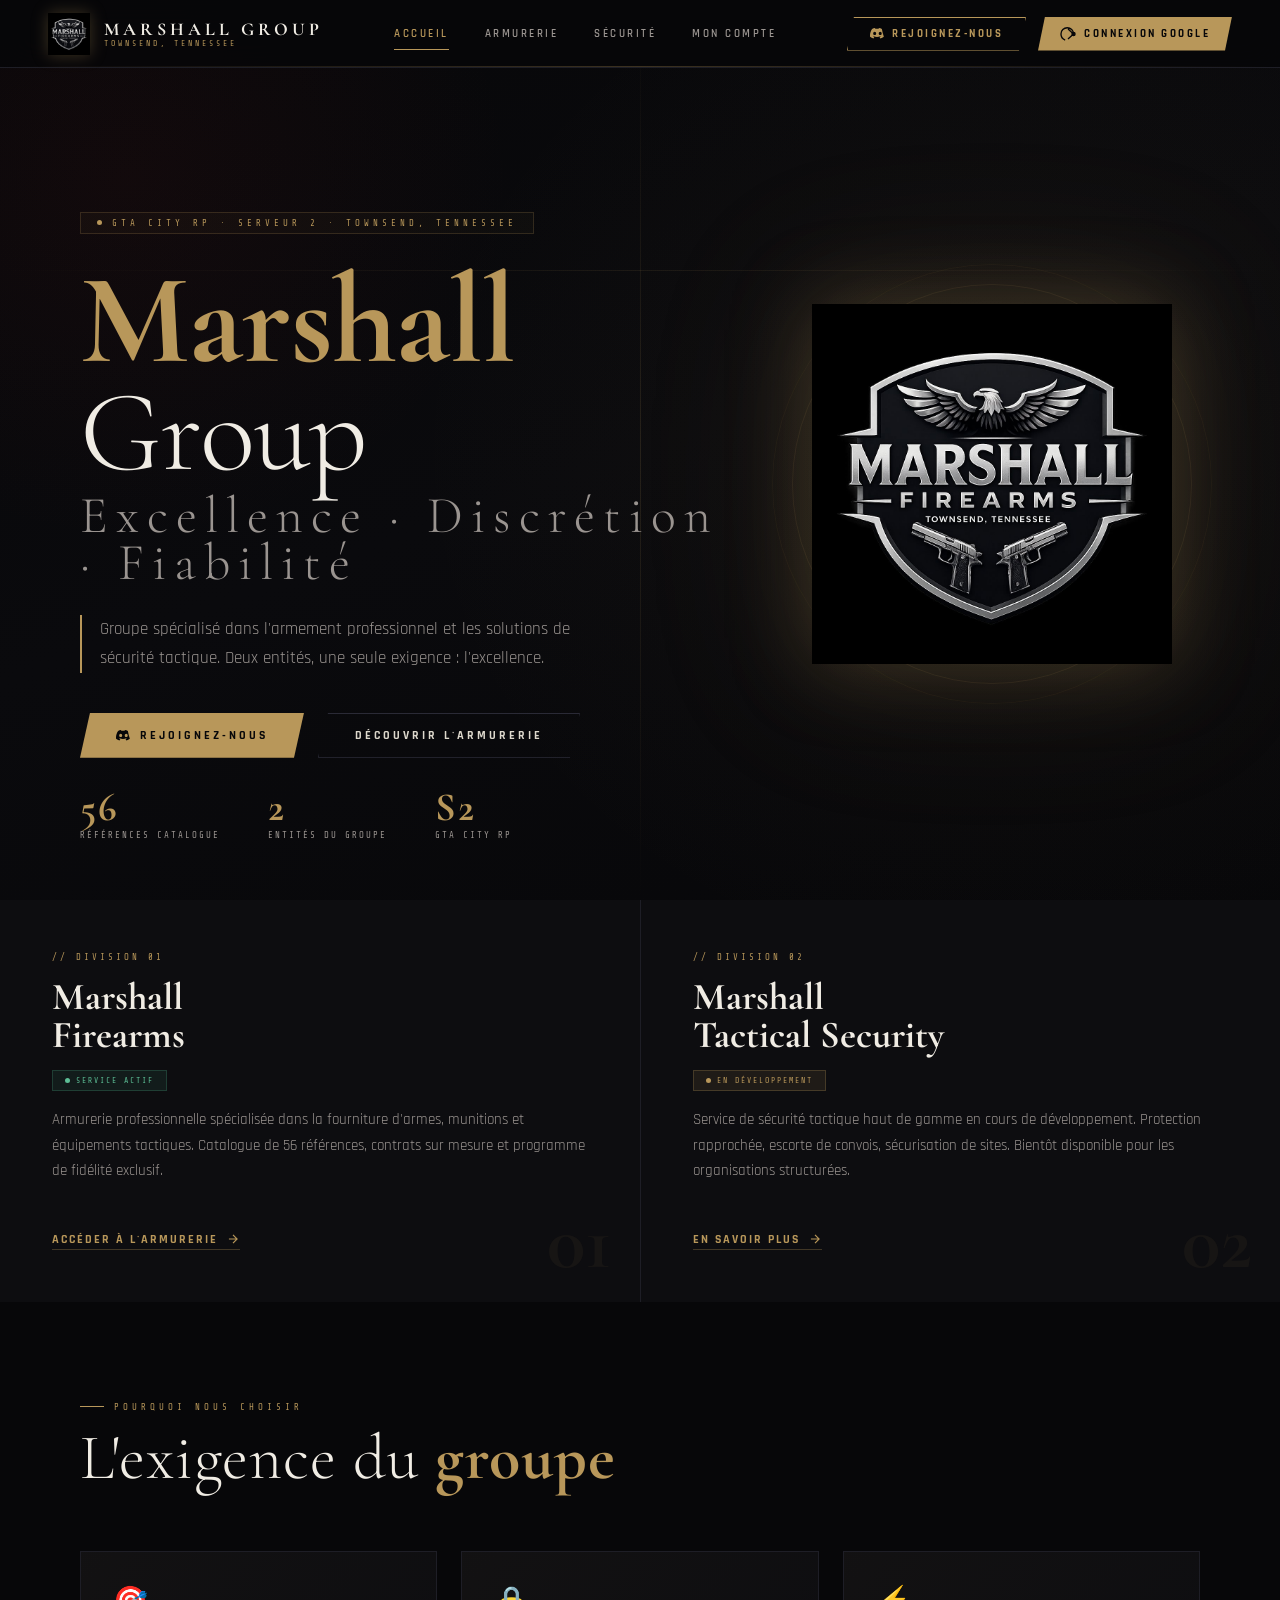
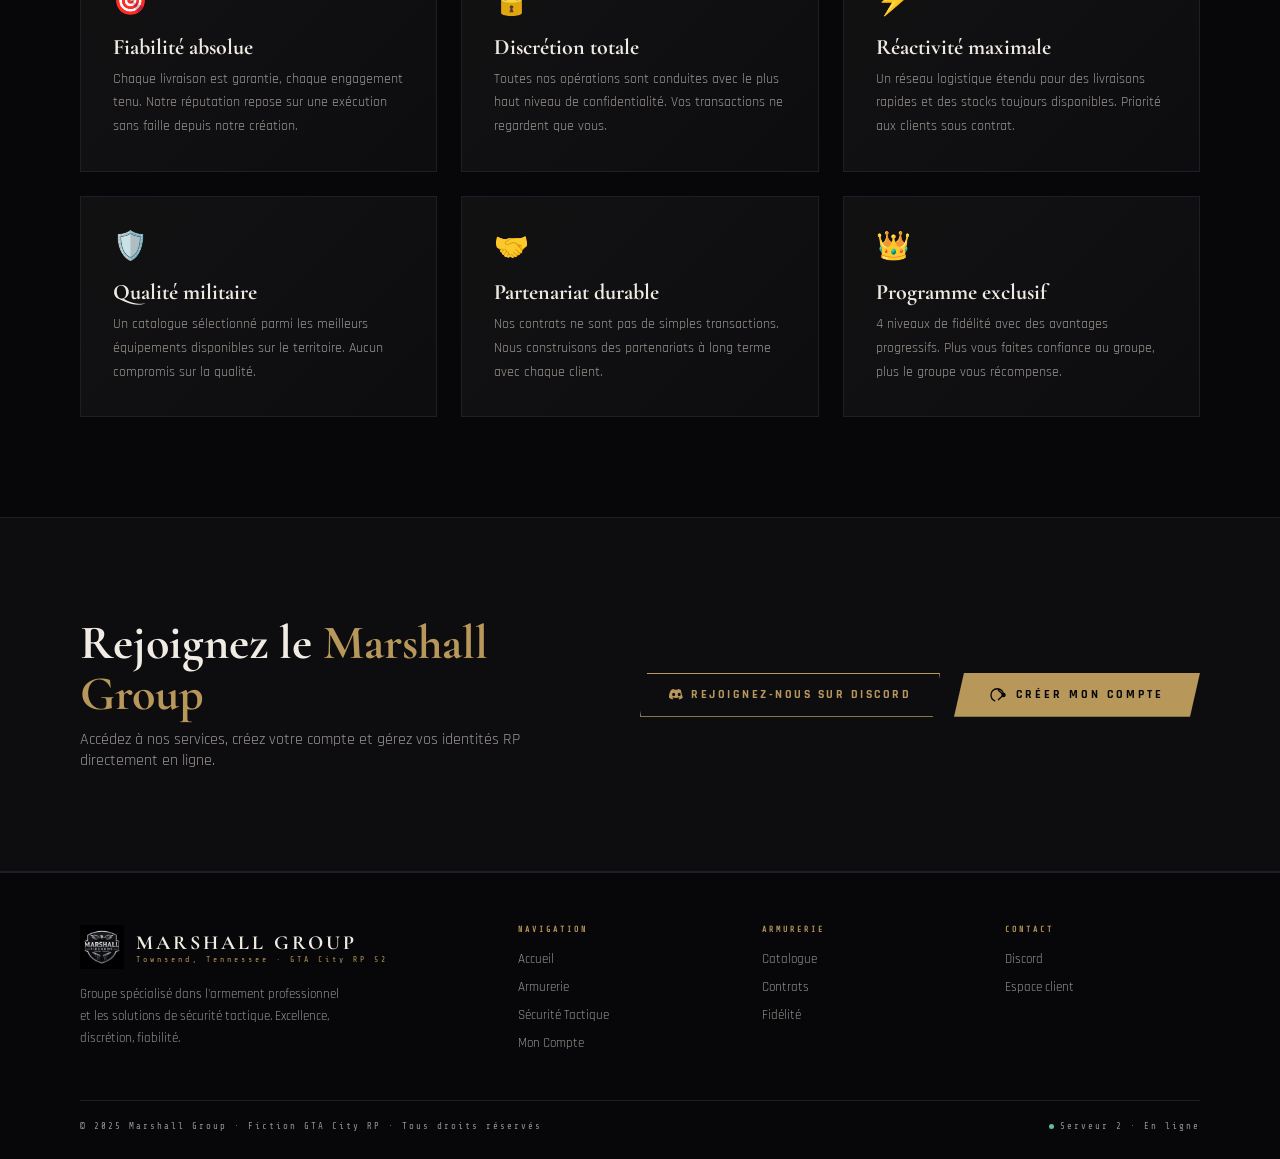
==== index.html @ 1d580e43 "Add files via upload" ====
<!DOCTYPE html>
<html lang="fr">
<head>
<meta charset="UTF-8">
<meta name="viewport" content="width=device-width, initial-scale=1.0">
<title>Marshall Group — Armurerie & Sécurité Tactique</title>
<script src="mg_data.js"></script>
<link href="https://fonts.googleapis.com/css2?family=Cormorant+Garamond:wght@300;400;600;700&family=Rajdhani:wght@400;500;600;700&family=Share+Tech+Mono&display=swap" rel="stylesheet">
<style>
:root{
  --bg:#070709;
  --bg2:#0d0d10;
  --bg3:#111116;
  --border:#1e1e26;
  --border2:#2a2a36;
  --gold:#b8975a;
  --gold2:#d4b06a;
  --gold3:#e8cc8a;
  --silver:#8a9ab0;
  --red:#8b2020;
  --red2:#c0392b;
  --text:#ddd8cc;
  --text2:#9a9490;
  --white:#f0ece4;
}
*{margin:0;padding:0;box-sizing:border-box}
html{scroll-behavior:smooth}
body{background:var(--bg);color:var(--text);font-family:'Rajdhani',sans-serif;overflow-x:hidden;cursor:default}
body::before{content:'';position:fixed;inset:0;background:
  radial-gradient(ellipse 120% 60% at 70% -10%,rgba(184,151,90,.04) 0%,transparent 60%),
  radial-gradient(ellipse 80% 80% at -20% 80%,rgba(139,32,32,.05) 0%,transparent 50%),
  repeating-linear-gradient(0deg,transparent,transparent 80px,rgba(184,151,90,.012) 80px,rgba(184,151,90,.012) 81px),
  repeating-linear-gradient(90deg,transparent,transparent 80px,rgba(184,151,90,.012) 80px,rgba(184,151,90,.012) 81px);
pointer-events:none;z-index:0}
::-webkit-scrollbar{width:3px}::-webkit-scrollbar-track{background:var(--bg)}::-webkit-scrollbar-thumb{background:var(--gold)}
@keyframes fadeUp{from{opacity:0;transform:translateY(24px)}to{opacity:1;transform:translateY(0)}}
@keyframes fadeIn{from{opacity:0}to{opacity:1}}
@keyframes pulse{0%,100%{opacity:1;transform:scale(1)}50%{opacity:.4;transform:scale(.8)}}
@keyframes scanline{0%{top:-10%}100%{top:110%}}
@keyframes shimmer{0%{background-position:-600px 0}100%{background-position:600px 0}}

/* ─── NAV ─── */
nav{position:fixed;top:0;left:0;right:0;z-index:200;height:68px;display:flex;align-items:center;justify-content:space-between;padding:0 48px;background:rgba(7,7,9,.92);border-bottom:1px solid var(--border);backdrop-filter:blur(16px)}
nav::after{content:'';position:absolute;bottom:0;left:0;right:0;height:1px;background:linear-gradient(90deg,transparent,var(--gold),transparent);opacity:.3}
.nav-logo{display:flex;align-items:center;gap:14px;text-decoration:none}
.nav-logo img{height:42px;width:42px;object-fit:contain;filter:drop-shadow(0 0 8px rgba(184,151,90,.3))}
.nav-brand{display:flex;flex-direction:column}
.nav-brand-name{font-family:'Cormorant Garamond',serif;font-size:18px;font-weight:700;letter-spacing:4px;color:var(--white);text-transform:uppercase;line-height:1}
.nav-brand-sub{font-family:'Share Tech Mono',monospace;font-size:8px;color:var(--gold);letter-spacing:3px;text-transform:uppercase;margin-top:1px}
.nav-links{display:flex;gap:0;list-style:none}
.nav-links li a{display:block;padding:8px 18px;font-size:11px;font-weight:600;letter-spacing:2.5px;text-transform:uppercase;color:var(--text2);text-decoration:none;transition:color .2s;position:relative}
.nav-links li a::after{content:'';position:absolute;bottom:-1px;left:18px;right:18px;height:1px;background:var(--gold);transform:scaleX(0);transition:transform .25s}
.nav-links li a:hover{color:var(--white)}
.nav-links li a:hover::after,.nav-links li a.active::after{transform:scaleX(1)}
.nav-links li a.active{color:var(--gold)}
.nav-right{display:flex;align-items:center;gap:12px}
.nav-user-info{display:none;align-items:center;gap:10px}
.nav-user-info.show{display:flex}
.nav-avatar{width:32px;height:32px;border-radius:50%;background:linear-gradient(135deg,var(--gold),#6b5030);display:flex;align-items:center;justify-content:center;font-family:'Cormorant Garamond',serif;font-size:15px;font-weight:700;color:var(--bg);border:1px solid var(--gold)}
.nav-username{font-family:'Share Tech Mono',monospace;font-size:10px;color:var(--gold);letter-spacing:1px}
.btn-nav-logout{padding:5px 12px;background:transparent;border:1px solid var(--border2);color:var(--text2);font-family:'Rajdhani',sans-serif;font-size:11px;font-weight:600;letter-spacing:1px;text-transform:uppercase;cursor:pointer;clip-path:polygon(4px 0%,100% 0%,calc(100% - 4px) 100%,0% 100%);transition:all .2s}
.btn-nav-logout:hover{border-color:var(--red2);color:var(--red2)}
.btn-join{display:flex;align-items:center;gap:8px;padding:9px 22px;background:transparent;border:1px solid var(--gold);color:var(--gold);font-family:'Rajdhani',sans-serif;font-size:11px;font-weight:700;letter-spacing:2.5px;text-transform:uppercase;cursor:pointer;clip-path:polygon(7px 0%,100% 0%,calc(100% - 7px) 100%,0% 100%);transition:all .25s;text-decoration:none}
.btn-join:hover{background:var(--gold);color:var(--bg)}
.btn-login{display:flex;align-items:center;gap:8px;padding:9px 22px;background:var(--gold);color:var(--bg);font-family:'Rajdhani',sans-serif;font-size:11px;font-weight:700;letter-spacing:2.5px;text-transform:uppercase;border:none;cursor:pointer;clip-path:polygon(7px 0%,100% 0%,calc(100% - 7px) 100%,0% 100%);transition:all .25s}
.btn-login:hover{background:var(--gold2);transform:translateY(-1px)}
.btn-login-outline{display:flex;align-items:center;gap:8px;padding:9px 22px;background:transparent;border:1px solid var(--border2);color:var(--text2);font-family:'Rajdhani',sans-serif;font-size:11px;font-weight:700;letter-spacing:2.5px;text-transform:uppercase;cursor:pointer;clip-path:polygon(7px 0%,100% 0%,calc(100% - 7px) 100%,0% 100%);transition:all .25s}
.btn-login-outline:hover{border-color:var(--gold);color:var(--gold)}

/* ─── HERO ─── */
.hero{position:relative;min-height:100vh;display:flex;align-items:center;overflow:hidden;padding-top:68px}
.hero-bg{position:absolute;inset:0;z-index:0}
.hero-bg-gradient{position:absolute;inset:0;background:
  radial-gradient(ellipse 80% 100% at 80% 50%,rgba(184,151,90,.05) 0%,transparent 60%),
  radial-gradient(ellipse 60% 80% at 10% 20%,rgba(139,32,32,.08) 0%,transparent 50%),
  linear-gradient(160deg,#070709 0%,#0a0a0d 50%,#070709 100%)}
.hero-lines{position:absolute;inset:0;overflow:hidden}
.hero-lines::before{content:'';position:absolute;top:0;left:50%;width:1px;height:100%;background:linear-gradient(to bottom,transparent,rgba(184,151,90,.15),transparent)}
.hero-lines::after{content:'';position:absolute;top:30%;left:0;right:0;height:1px;background:linear-gradient(90deg,transparent,rgba(184,151,90,.1),transparent)}
.hero-content{position:relative;z-index:1;padding:0 80px;max-width:800px;animation:fadeUp .8s ease forwards}
.hero-eyebrow{display:inline-flex;align-items:center;gap:10px;padding:5px 16px;border:1px solid rgba(184,151,90,.2);background:rgba(184,151,90,.04);font-family:'Share Tech Mono',monospace;font-size:9px;color:var(--gold);letter-spacing:4px;text-transform:uppercase;margin-bottom:28px}
.hero-eyebrow::before{content:'';width:5px;height:5px;background:var(--gold);border-radius:50%;animation:pulse 2s infinite}
.hero h1{font-family:'Cormorant Garamond',serif;font-size:clamp(64px,9vw,120px);font-weight:300;line-height:.92;letter-spacing:-1px;color:var(--white);margin-bottom:8px}
.hero h1 strong{font-weight:700;display:block;color:var(--gold);font-size:clamp(72px,10vw,130px)}
.hero h1 em{font-style:normal;font-size:.45em;font-weight:300;letter-spacing:8px;color:var(--text2);display:block;margin-top:6px}
.hero-desc{font-size:17px;font-weight:400;color:var(--text2);line-height:1.7;max-width:520px;margin:28px 0 40px;border-left:2px solid var(--gold);padding-left:18px}
.hero-ctas{display:flex;gap:14px;flex-wrap:wrap}
.btn-primary{padding:14px 36px;background:var(--gold);color:var(--bg);font-family:'Rajdhani',sans-serif;font-size:12px;font-weight:700;letter-spacing:3px;text-transform:uppercase;border:none;cursor:pointer;clip-path:polygon(10px 0%,100% 0%,calc(100% - 10px) 100%,0% 100%);transition:all .25s;text-decoration:none;display:inline-flex;align-items:center;gap:10px}
.btn-primary:hover{background:var(--gold2);transform:translateY(-2px)}
.btn-secondary{padding:14px 36px;background:transparent;color:var(--text);font-family:'Rajdhani',sans-serif;font-size:12px;font-weight:700;letter-spacing:3px;text-transform:uppercase;border:1px solid var(--border2);cursor:pointer;clip-path:polygon(10px 0%,100% 0%,calc(100% - 10px) 100%,0% 100%);transition:all .25s;text-decoration:none;display:inline-flex;align-items:center}
.btn-secondary:hover{border-color:var(--gold);color:var(--gold)}
.hero-right{position:absolute;right:0;top:68px;bottom:0;width:45%;display:flex;align-items:center;justify-content:center;z-index:1}
.hero-emblem{width:360px;height:360px;position:relative}
.hero-emblem img{width:100%;height:100%;object-fit:contain;filter:drop-shadow(0 0 40px rgba(184,151,90,.25)) drop-shadow(0 0 80px rgba(184,151,90,.1));animation:fadeIn 1.2s ease .3s both}
.hero-emblem-ring{position:absolute;inset:-20px;border-radius:50%;border:1px solid rgba(184,151,90,.1);animation:fadeIn 1.5s ease .5s both}
.hero-emblem-ring2{position:absolute;inset:-40px;border-radius:50%;border:1px solid rgba(184,151,90,.05);animation:fadeIn 1.8s ease .7s both}
.hero-stats{position:absolute;bottom:60px;left:80px;right:80px;display:flex;gap:48px;z-index:1}
.hero-stat{display:flex;flex-direction:column;gap:3px}
.hero-stat-n{font-family:'Cormorant Garamond',serif;font-size:40px;font-weight:700;color:var(--gold);line-height:1;letter-spacing:2px}
.hero-stat-l{font-family:'Share Tech Mono',monospace;font-size:9px;color:var(--text2);letter-spacing:2px;text-transform:uppercase}

/* ─── SECTIONS ─── */
section{position:relative;z-index:1}
.section-pad{padding:100px 80px}
.section-header{margin-bottom:60px}
.section-eyebrow{font-family:'Share Tech Mono',monospace;font-size:9px;color:var(--gold);letter-spacing:4px;text-transform:uppercase;margin-bottom:12px;display:flex;align-items:center;gap:10px}
.section-eyebrow::before{content:'';display:inline-block;width:24px;height:1px;background:var(--gold)}
.section-title{font-family:'Cormorant Garamond',serif;font-size:clamp(38px,5vw,64px);font-weight:300;letter-spacing:1px;color:var(--white);line-height:1.05}
.section-title strong{font-weight:700;color:var(--gold)}
.section-desc{font-size:16px;color:var(--text2);line-height:1.7;max-width:560px;margin-top:16px}

/* ─── SERVICES ─── */
#services{background:var(--bg2)}
.services-grid{display:grid;grid-template-columns:1fr 1fr;gap:1px;background:var(--border)}
.service-card{background:var(--bg2);padding:52px;position:relative;overflow:hidden;transition:background .3s}
.service-card::before{content:'';position:absolute;top:0;left:0;right:0;height:2px;background:linear-gradient(90deg,transparent,var(--gold),transparent);opacity:0;transition:opacity .3s}
.service-card:hover::before{opacity:1}
.service-card:hover{background:var(--bg3)}
.service-card-tag{font-family:'Share Tech Mono',monospace;font-size:9px;color:var(--gold);letter-spacing:3px;text-transform:uppercase;margin-bottom:16px}
.service-card-title{font-family:'Cormorant Garamond',serif;font-size:38px;font-weight:700;color:var(--white);margin-bottom:14px;line-height:1}
.service-card-desc{font-size:15px;color:var(--text2);line-height:1.7;margin-bottom:28px}
.service-card-badge{display:inline-flex;align-items:center;gap:6px;padding:5px 12px;font-family:'Share Tech Mono',monospace;font-size:8px;letter-spacing:2px;text-transform:uppercase}
.badge-available{background:rgba(61,140,110,.12);color:#5dbf96;border:1px solid rgba(61,140,110,.3)}
.badge-soon{background:rgba(184,151,90,.1);color:var(--gold);border:1px solid rgba(184,151,90,.25);animation:pulse 3s infinite}
.service-card-num{position:absolute;bottom:20px;right:28px;font-family:'Cormorant Garamond',serif;font-size:80px;font-weight:700;color:rgba(184,151,90,.06);line-height:1;pointer-events:none}
.service-link{display:inline-flex;align-items:center;gap:8px;font-size:12px;font-weight:700;letter-spacing:2px;text-transform:uppercase;color:var(--gold);text-decoration:none;margin-top:20px;padding-bottom:2px;border-bottom:1px solid rgba(184,151,90,.3);transition:all .2s}
.service-link:hover{border-bottom-color:var(--gold);gap:12px}
.service-link svg{transition:transform .2s}
.service-link:hover svg{transform:translateX(4px)}

/* ─── WHY US ─── */
#why{background:var(--bg)}
.why-grid{display:grid;grid-template-columns:repeat(3,1fr);gap:24px}
.why-item{padding:32px;border:1px solid var(--border);background:var(--bg2);position:relative;overflow:hidden;transition:border-color .3s}
.why-item:hover{border-color:rgba(184,151,90,.3)}
.why-item::after{content:'';position:absolute;inset:0;background:linear-gradient(135deg,rgba(184,151,90,.03),transparent);pointer-events:none}
.why-icon{font-size:28px;margin-bottom:14px}
.why-title{font-family:'Cormorant Garamond',serif;font-size:22px;font-weight:700;color:var(--white);margin-bottom:8px}
.why-text{font-size:14px;color:var(--text2);line-height:1.7}

/* ─── CTA SECTION ─── */
#cta{background:var(--bg2);border-top:1px solid var(--border);border-bottom:1px solid var(--border)}
.cta-inner{display:flex;align-items:center;justify-content:space-between;gap:40px}
.cta-left h2{font-family:'Cormorant Garamond',serif;font-size:48px;font-weight:700;color:var(--white);line-height:1.05}
.cta-left h2 span{color:var(--gold)}
.cta-left p{font-size:16px;color:var(--text2);margin-top:10px}
.cta-right{display:flex;gap:14px;flex-shrink:0;flex-wrap:wrap}

/* ─── FOOTER ─── */
footer{background:var(--bg);border-top:1px solid var(--border);padding:52px 80px 28px}
.footer-top{display:grid;grid-template-columns:2fr 1fr 1fr 1fr;gap:48px;margin-bottom:40px}
.footer-brand-desc{font-size:13px;color:var(--text2);line-height:1.7;margin-top:14px;max-width:260px}
.footer-col h4{font-family:'Share Tech Mono',monospace;font-size:8px;color:var(--gold);letter-spacing:3px;text-transform:uppercase;margin-bottom:14px}
.footer-col ul{list-style:none}
.footer-col ul li{margin-bottom:7px}
.footer-col ul li a{font-size:13px;color:var(--text2);text-decoration:none;transition:color .2s}
.footer-col ul li a:hover{color:var(--white)}
.footer-bottom{display:flex;justify-content:space-between;align-items:center;border-top:1px solid var(--border);padding-top:20px}
.footer-bottom p{font-family:'Share Tech Mono',monospace;font-size:9px;color:var(--text2);letter-spacing:2px}
.server-dot{width:5px;height:5px;background:#5dbf96;border-radius:50%;animation:pulse 2s infinite;display:inline-block;margin-right:6px}

/* ─── TOAST ─── */
.toast{position:fixed;bottom:28px;right:28px;padding:14px 22px;background:var(--bg3);border:1px solid var(--gold);border-left:3px solid var(--gold);font-family:'Rajdhani',sans-serif;font-size:14px;z-index:9000;transform:translateX(260px);opacity:0;transition:all .3s;max-width:300px;letter-spacing:.5px}
.toast.show{transform:translateX(0);opacity:1}
.toast-title{font-family:'Share Tech Mono',monospace;font-size:9px;color:var(--gold);letter-spacing:2px;text-transform:uppercase;margin-bottom:3px}

@media(max-width:1100px){.hero-right{display:none}.hero-content{max-width:none}}
@media(max-width:900px){nav{padding:0 20px}.section-pad{padding:60px 24px}.services-grid,.why-grid,.footer-top{grid-template-columns:1fr}.hero-content{padding:0 24px}.hero-stats{left:24px;right:24px}.cta-inner{flex-direction:column}.footer-bottom{flex-direction:column;gap:8px;text-align:center}}
</style>
</head>
<body>

<nav>
  <a class="nav-logo" href="index.html">
    <img src="[data-uri]" alt="Marshall Group">
    <div class="nav-brand">
      <div class="nav-brand-name">Marshall Group</div>
      <div class="nav-brand-sub">Townsend, Tennessee</div>
    </div>
  </a>
  <ul class="nav-links">
    <li><a href="index.html" class="active">Accueil</a></li>
    <li><a href="armurerie.html">Armurerie</a></li>
    <li><a href="securite.html">Sécurité</a></li>
    <li><a href="compte.html">Mon Compte</a></li>
  </ul>
  <div class="nav-right" id="navRight">
    <div class="nav-user-info" id="navUserInfo">
      <div class="nav-avatar" id="navAvatar">?</div>
      <span class="nav-username" id="navUsername"></span>
      <a href="compte.html" style="padding:5px 12px;background:transparent;border:1px solid var(--border2);color:var(--text2);font-family:'Rajdhani',sans-serif;font-size:11px;font-weight:600;letter-spacing:1px;text-transform:uppercase;text-decoration:none;clip-path:polygon(4px 0%,100% 0%,calc(100% - 4px) 100%,0% 100%);transition:all .2s" onmouseover="this.style.borderColor='var(--gold)';this.style.color='var(--gold)'" onmouseout="this.style.borderColor='var(--border2)';this.style.color='var(--text2)'">Dashboard</a>
      <button class="btn-nav-logout" onclick="doLogout()">Déco.</button>
    </div>
    <a href="https://discord.gg/zwn6Pn3TWJ" target="_blank" rel="noopener" class="btn-join">
      <svg width="14" height="11" viewBox="0 0 14 11" fill="currentColor"><path d="M11.86.93A11.6 11.6 0 0 0 8.94 0c-.13.23-.27.54-.37.79a10.7 10.7 0 0 0-3.22 0A7.5 7.5 0 0 0 5.0 0 11.6 11.6 0 0 0 2.07.94C.3 3.57-.18 6.14.05 8.67A11.7 11.7 0 0 0 3.47 10.4c.33-.45.63-.93.88-1.44-.48-.18-.94-.4-1.37-.67l.33-.26a8.4 8.4 0 0 0 7.27 0l.34.26c-.43.27-.89.49-1.37.67.25.51.55.99.88 1.44a11.6 11.6 0 0 0 3.42-1.73C13.14 6.1 12.25 3.55 11.86.93ZM4.68 7.12c-.82 0-1.5-.77-1.5-1.72 0-.94.66-1.71 1.5-1.71.84 0 1.5.77 1.5 1.71 0 .95-.66 1.72-1.5 1.72Zm5.54 0c-.83 0-1.5-.77-1.5-1.72 0-.94.66-1.71 1.5-1.71.84 0 1.5.77 1.5 1.71 0 .95-.66 1.72-1.5 1.72Z"/></svg>
      Rejoignez-nous
    </a>
    <button class="btn-login" id="navLoginBtn" onclick="doLogin()">
      <svg width="16" height="16" viewBox="0 0 24 24" fill="none" stroke="currentColor" stroke-width="2"><path d="M20.3 12.04C20.3 6.82 16.1 2.62 10.88 2.62 5.66 2.62 1.46 6.82 1.46 12.04c0 4.14 2.63 7.68 6.32 9.08M20.3 12.04L12 19.5m8.3-7.46L12 4.6"/><circle cx="20.3" cy="12.04" r="2.3" fill="currentColor"/></svg>
      Connexion Google
    </button>
  </div>
</nav>

<!-- HERO -->
<section class="hero">
  <div class="hero-bg">
    <div class="hero-bg-gradient"></div>
    <div class="hero-lines"></div>
  </div>
  <div class="hero-content">
    <div class="hero-eyebrow">GTA City RP · Serveur 2 · Townsend, Tennessee</div>
    <h1>
      <strong>Marshall</strong>
      Group
      <em>Excellence · Discrétion · Fiabilité</em>
    </h1>
    <p class="hero-desc">Groupe spécialisé dans l'armement professionnel et les solutions de sécurité tactique. Deux entités, une seule exigence : l'excellence.</p>
    <div class="hero-ctas">
      <a href="https://discord.gg/zwn6Pn3TWJ" target="_blank" rel="noopener" class="btn-primary">
        <svg width="14" height="11" viewBox="0 0 14 11" fill="currentColor"><path d="M11.86.93A11.6 11.6 0 0 0 8.94 0c-.13.23-.27.54-.37.79a10.7 10.7 0 0 0-3.22 0A7.5 7.5 0 0 0 5.0 0 11.6 11.6 0 0 0 2.07.94C.3 3.57-.18 6.14.05 8.67A11.7 11.7 0 0 0 3.47 10.4c.33-.45.63-.93.88-1.44-.48-.18-.94-.4-1.37-.67l.33-.26a8.4 8.4 0 0 0 7.27 0l.34.26c-.43.27-.89.49-1.37.67.25.51.55.99.88 1.44a11.6 11.6 0 0 0 3.42-1.73C13.14 6.1 12.25 3.55 11.86.93ZM4.68 7.12c-.82 0-1.5-.77-1.5-1.72 0-.94.66-1.71 1.5-1.71.84 0 1.5.77 1.5 1.71 0 .95-.66 1.72-1.5 1.72Zm5.54 0c-.83 0-1.5-.77-1.5-1.72 0-.94.66-1.71 1.5-1.71.84 0 1.5.77 1.5 1.71 0 .95-.66 1.72-1.5 1.72Z"/></svg>
        Rejoignez-nous
      </a>
      <a href="armurerie.html" class="btn-secondary">Découvrir l'armurerie</a>
    </div>
  </div>
  <div class="hero-right">
    <div class="hero-emblem">
      <div class="hero-emblem-ring2"></div>
      <div class="hero-emblem-ring"></div>
      <img src="[data-uri]" alt="Marshall Group">
    </div>
  </div>
  <div class="hero-stats">
    <div class="hero-stat"><div class="hero-stat-n">56</div><div class="hero-stat-l">Références catalogue</div></div>
    <div class="hero-stat"><div class="hero-stat-n">2</div><div class="hero-stat-l">Entités du groupe</div></div>
    <div class="hero-stat"><div class="hero-stat-n">S2</div><div class="hero-stat-l">GTA City RP</div></div>
  </div>
</section>

<!-- SERVICES -->
<section id="services">
  <div class="services-grid">
    <div class="service-card">
      <div class="service-card-tag">// Division 01</div>
      <div class="service-card-title">Marshall<br>Firearms</div>
      <span class="service-card-badge badge-available">
        <span style="width:5px;height:5px;background:#5dbf96;border-radius:50%;display:inline-block"></span>
        Service actif
      </span>
      <p class="service-card-desc" style="margin-top:16px">Armurerie professionnelle spécialisée dans la fourniture d'armes, munitions et équipements tactiques. Catalogue de 56 références, contrats sur mesure et programme de fidélité exclusif.</p>
      <a href="armurerie.html" class="service-link">
        Accéder à l'armurerie
        <svg width="14" height="14" viewBox="0 0 24 24" fill="none" stroke="currentColor" stroke-width="2"><path d="M5 12h14M12 5l7 7-7 7"/></svg>
      </a>
      <div class="service-card-num">01</div>
    </div>
    <div class="service-card">
      <div class="service-card-tag">// Division 02</div>
      <div class="service-card-title">Marshall<br>Tactical Security</div>
      <span class="service-card-badge badge-soon">
        <span style="width:5px;height:5px;background:var(--gold);border-radius:50%;display:inline-block;animation:pulse 2s infinite"></span>
        En développement
      </span>
      <p class="service-card-desc" style="margin-top:16px">Service de sécurité tactique haut de gamme en cours de développement. Protection rapprochée, escorte de convois, sécurisation de sites. Bientôt disponible pour les organisations structurées.</p>
      <a href="securite.html" class="service-link">
        En savoir plus
        <svg width="14" height="14" viewBox="0 0 24 24" fill="none" stroke="currentColor" stroke-width="2"><path d="M5 12h14M12 5l7 7-7 7"/></svg>
      </a>
      <div class="service-card-num">02</div>
    </div>
  </div>
</section>

<!-- WHY -->
<section id="why" class="section-pad">
  <div class="section-header">
    <div class="section-eyebrow">Pourquoi nous choisir</div>
    <div class="section-title">L'exigence du <strong>groupe</strong></div>
  </div>
  <div class="why-grid">
    <div class="why-item"><div class="why-icon">🎯</div><div class="why-title">Fiabilité absolue</div><div class="why-text">Chaque livraison est garantie, chaque engagement tenu. Notre réputation repose sur une exécution sans faille depuis notre création.</div></div>
    <div class="why-item"><div class="why-icon">🔒</div><div class="why-title">Discrétion totale</div><div class="why-text">Toutes nos opérations sont conduites avec le plus haut niveau de confidentialité. Vos transactions ne regardent que vous.</div></div>
    <div class="why-item"><div class="why-icon">⚡</div><div class="why-title">Réactivité maximale</div><div class="why-text">Un réseau logistique étendu pour des livraisons rapides et des stocks toujours disponibles. Priorité aux clients sous contrat.</div></div>
    <div class="why-item"><div class="why-icon">🛡️</div><div class="why-title">Qualité militaire</div><div class="why-text">Un catalogue sélectionné parmi les meilleurs équipements disponibles sur le territoire. Aucun compromis sur la qualité.</div></div>
    <div class="why-item"><div class="why-icon">🤝</div><div class="why-title">Partenariat durable</div><div class="why-text">Nos contrats ne sont pas de simples transactions. Nous construisons des partenariats à long terme avec chaque client.</div></div>
    <div class="why-item"><div class="why-icon">👑</div><div class="why-title">Programme exclusif</div><div class="why-text">4 niveaux de fidélité avec des avantages progressifs. Plus vous faites confiance au groupe, plus le groupe vous récompense.</div></div>
  </div>
</section>

<!-- CTA -->
<section id="cta" class="section-pad">
  <div class="cta-inner">
    <div class="cta-left">
      <h2>Rejoignez le <span>Marshall Group</span></h2>
      <p>Accédez à nos services, créez votre compte et gérez vos identités RP directement en ligne.</p>
    </div>
    <div class="cta-right">
      <a href="https://discord.gg/zwn6Pn3TWJ" target="_blank" rel="noopener" class="btn-join" style="padding:13px 28px;font-size:12px">
        <svg width="14" height="11" viewBox="0 0 14 11" fill="currentColor"><path d="M11.86.93A11.6 11.6 0 0 0 8.94 0c-.13.23-.27.54-.37.79a10.7 10.7 0 0 0-3.22 0A7.5 7.5 0 0 0 5.0 0 11.6 11.6 0 0 0 2.07.94C.3 3.57-.18 6.14.05 8.67A11.7 11.7 0 0 0 3.47 10.4c.33-.45.63-.93.88-1.44-.48-.18-.94-.4-1.37-.67l.33-.26a8.4 8.4 0 0 0 7.27 0l.34.26c-.43.27-.89.49-1.37.67.25.51.55.99.88 1.44a11.6 11.6 0 0 0 3.42-1.73C13.14 6.1 12.25 3.55 11.86.93ZM4.68 7.12c-.82 0-1.5-.77-1.5-1.72 0-.94.66-1.71 1.5-1.71.84 0 1.5.77 1.5 1.71 0 .95-.66 1.72-1.5 1.72Zm5.54 0c-.83 0-1.5-.77-1.5-1.72 0-.94.66-1.71 1.5-1.71.84 0 1.5.77 1.5 1.71 0 .95-.66 1.72-1.5 1.72Z"/></svg>
        Rejoignez-nous sur Discord
      </a>
      <button class="btn-primary" onclick="doLogin()">
        <svg width="16" height="16" viewBox="0 0 24 24" fill="none" stroke="currentColor" stroke-width="2"><path d="M20.3 12.04C20.3 6.82 16.1 2.62 10.88 2.62 5.66 2.62 1.46 6.82 1.46 12.04c0 4.14 2.63 7.68 6.32 9.08M20.3 12.04L12 19.5m8.3-7.46L12 4.6"/><circle cx="20.3" cy="12.04" r="2.3" fill="currentColor"/></svg>
        Créer mon compte
      </button>
    </div>
  </div>
</section>

<!-- FOOTER -->
<footer>
  <div class="footer-top">
    <div>
      <div style="display:flex;align-items:center;gap:12px">
        <img src="[data-uri]" style="height:44px;width:44px;object-fit:contain" alt="">
        <div>
          <div style="font-family:'Cormorant Garamond',serif;font-size:20px;font-weight:700;letter-spacing:3px;color:var(--white)">MARSHALL GROUP</div>
          <div style="font-family:'Share Tech Mono',monospace;font-size:8px;color:var(--gold);letter-spacing:3px">Townsend, Tennessee · GTA City RP S2</div>
        </div>
      </div>
      <p class="footer-brand-desc">Groupe spécialisé dans l'armement professionnel et les solutions de sécurité tactique. Excellence, discrétion, fiabilité.</p>
    </div>
    <div class="footer-col">
      <h4>Navigation</h4>
      <ul>
        <li><a href="index.html">Accueil</a></li>
        <li><a href="armurerie.html">Armurerie</a></li>
        <li><a href="securite.html">Sécurité Tactique</a></li>
        <li><a href="compte.html">Mon Compte</a></li>
      </ul>
    </div>
    <div class="footer-col">
      <h4>Armurerie</h4>
      <ul>
        <li><a href="armurerie.html#catalogue">Catalogue</a></li>
        <li><a href="armurerie.html#contrats">Contrats</a></li>
        <li><a href="armurerie.html#fidelite">Fidélité</a></li>
      </ul>
    </div>
    <div class="footer-col">
      <h4>Contact</h4>
      <ul>
        <li><a href="https://discord.gg/zwn6Pn3TWJ" target="_blank">Discord</a></li>
        <li><a href="compte.html">Espace client</a></li>
      </ul>
    </div>
  </div>
  <div class="footer-bottom">
    <p>© 2025 Marshall Group · Fiction GTA City RP · Tous droits réservés</p>
    <p><span class="server-dot"></span>Serveur 2 · En ligne</p>
  </div>
</footer>

<div class="toast" id="toast"><div class="toast-title" id="toastTitle">—</div><div id="toastMsg">—</div></div>

<script>
window.addEventListener('DOMContentLoaded', () => {
  const s = MG_getSession();
  if (s && s.uid) {
    const u = MG_getUser(s.uid);
    if (u) updateNav(u);
  }
});

function updateNav(u) {
  document.getElementById('navUserInfo').classList.add('show');
  document.getElementById('navLoginBtn').style.display = 'none';
  document.getElementById('navAvatar').textContent = u.avatar || u.name[0];
  document.getElementById('navUsername').textContent = u.name.split(' ')[0];
}

function doLogin() {
  MG_simulateGoogleLogin(u => {
    updateNav(u);
    MG_toast('Connexion réussie', 'Bienvenue, ' + u.name.split(' ')[0] + ' !', 'gold');
    setTimeout(() => window.location.href = 'compte.html', 1200);
  });
}

function doLogout() {
  MG_clearSession();
  location.reload();
}

function MG_toast(title, msg, type) {
  const c = {gold:'var(--gold)',red:'#e74c3c',green:'#3d8c6e'};
  const el = document.getElementById('toast');
  el.style.borderLeftColor = c[type]||c.gold;
  document.getElementById('toastTitle').textContent = title;
  document.getElementById('toastMsg').textContent = msg;
  el.classList.add('show');
  clearTimeout(el._t);
  el._t = setTimeout(()=>el.classList.remove('show'),3800);
}
</script>
</body>
</html>
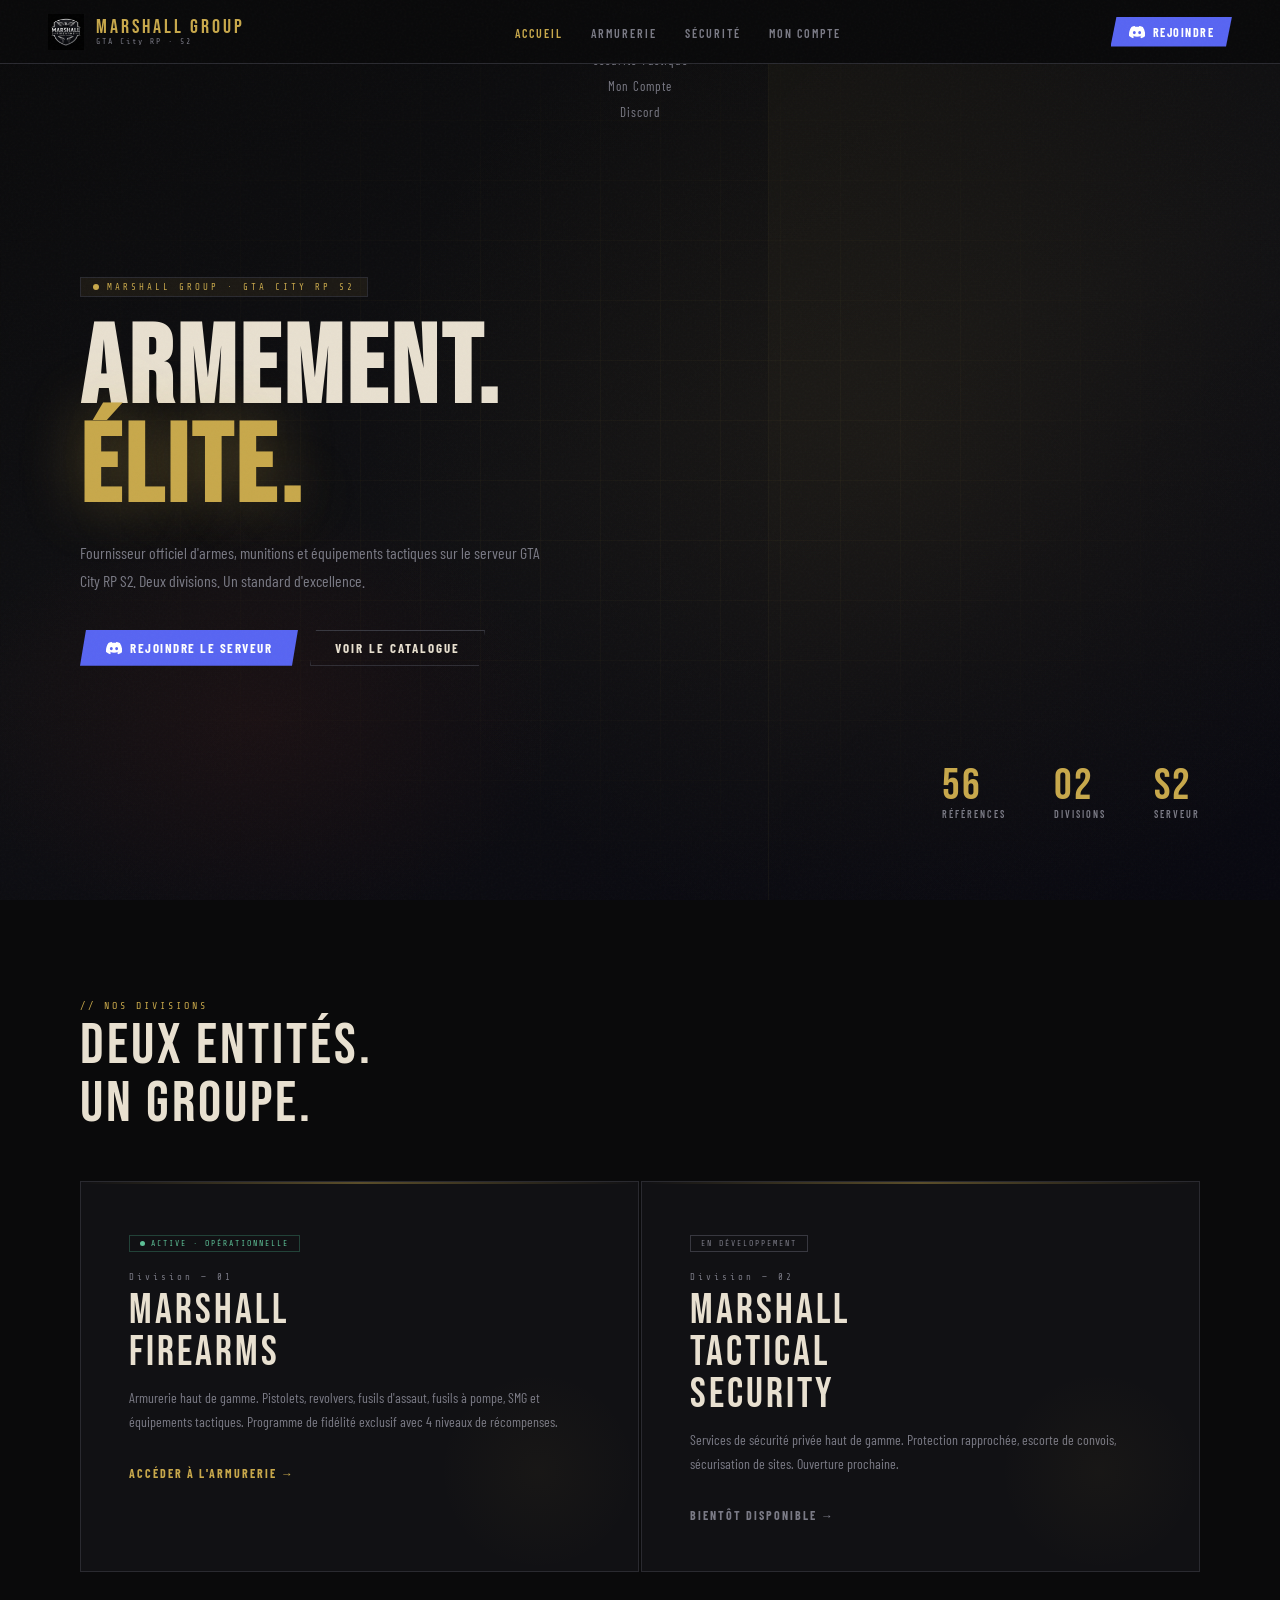
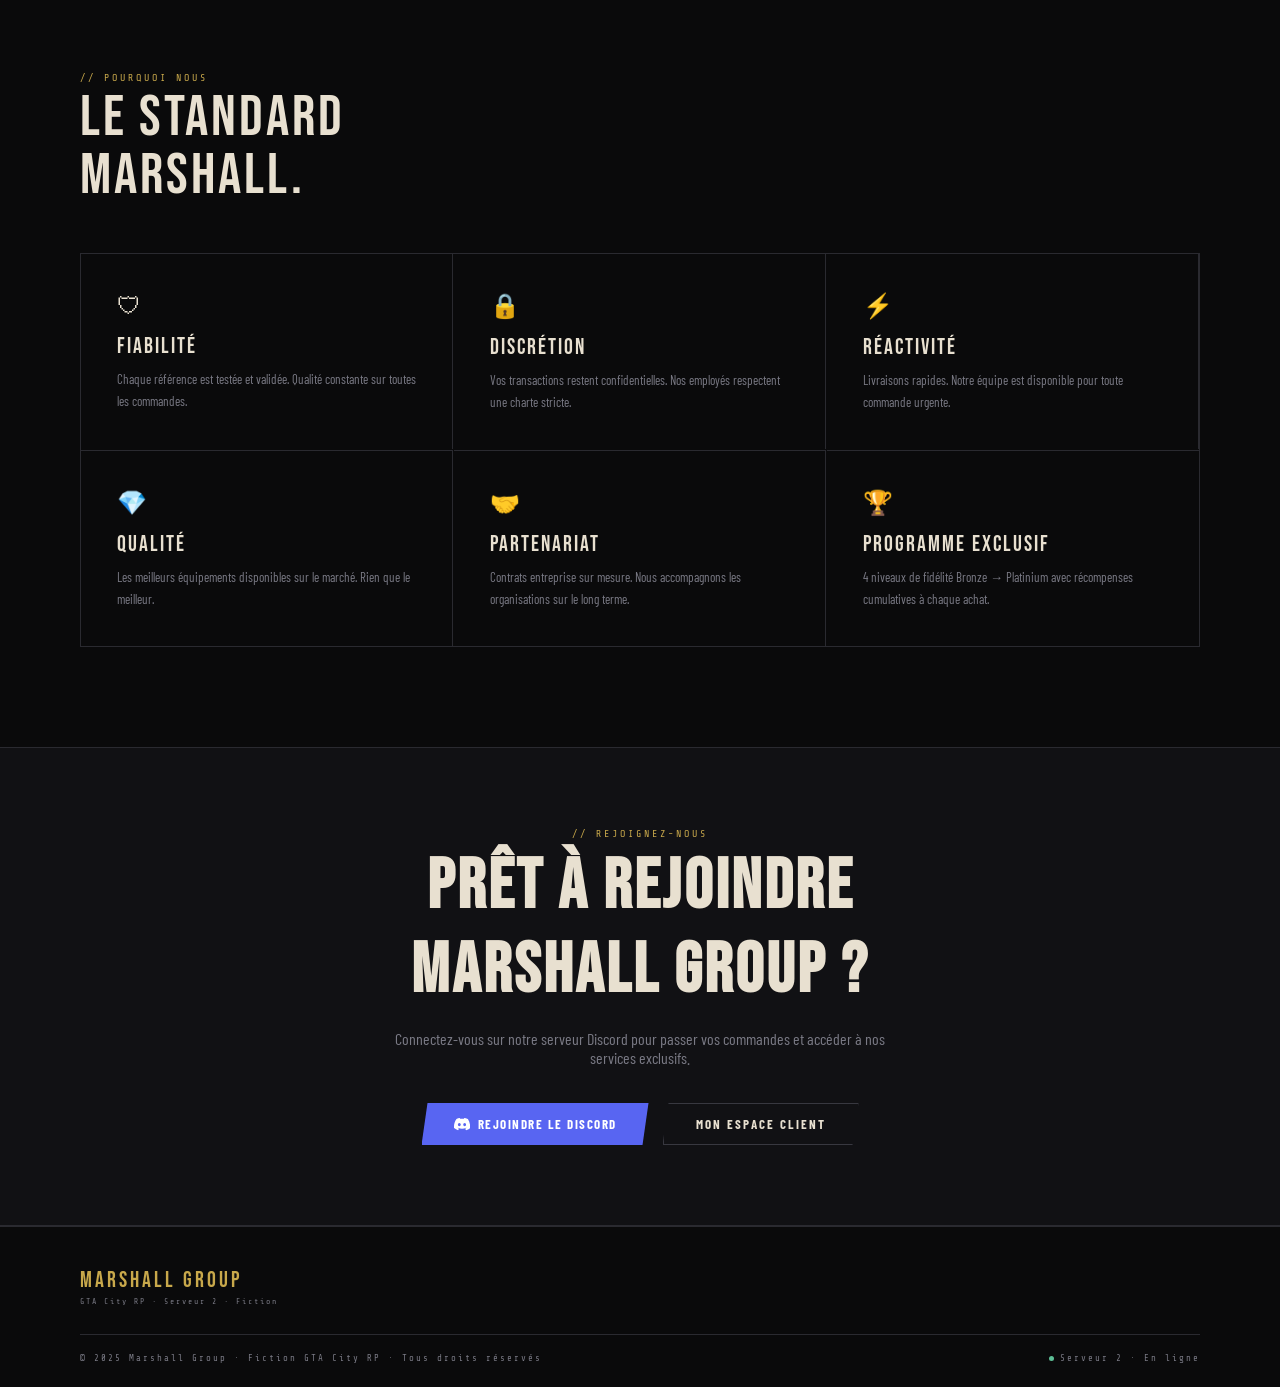
==== commit b8341f10: "Add files via upload" ====
--- a/index.html
+++ b/index.html
@@ -1,398 +1,217 @@
 <!DOCTYPE html>
 <html lang="fr">
 <head>
-<meta charset="UTF-8">
-<meta name="viewport" content="width=device-width, initial-scale=1.0">
-<title>Marshall Group — Armurerie & Sécurité Tactique</title>
+<meta charset="UTF-8"><meta name="viewport" content="width=device-width,initial-scale=1.0">
+<title>Accueil — Marshall Group</title>
 <script src="mg_data.js"></script>
-<link href="https://fonts.googleapis.com/css2?family=Cormorant+Garamond:wght@300;400;600;700&family=Rajdhani:wght@400;500;600;700&family=Share+Tech+Mono&display=swap" rel="stylesheet">
+<link href="https://fonts.googleapis.com/css2?family=Bebas+Neue&family=Barlow+Condensed:wght@300;400;600;700&family=Share+Tech+Mono&display=swap" rel="stylesheet">
 <style>
-:root{
-  --bg:#070709;
-  --bg2:#0d0d10;
-  --bg3:#111116;
-  --border:#1e1e26;
-  --border2:#2a2a36;
-  --gold:#b8975a;
-  --gold2:#d4b06a;
-  --gold3:#e8cc8a;
-  --silver:#8a9ab0;
-  --red:#8b2020;
-  --red2:#c0392b;
-  --text:#ddd8cc;
-  --text2:#9a9490;
-  --white:#f0ece4;
-}
-*{margin:0;padding:0;box-sizing:border-box}
-html{scroll-behavior:smooth}
-body{background:var(--bg);color:var(--text);font-family:'Rajdhani',sans-serif;overflow-x:hidden;cursor:default}
-body::before{content:'';position:fixed;inset:0;background:
-  radial-gradient(ellipse 120% 60% at 70% -10%,rgba(184,151,90,.04) 0%,transparent 60%),
-  radial-gradient(ellipse 80% 80% at -20% 80%,rgba(139,32,32,.05) 0%,transparent 50%),
-  repeating-linear-gradient(0deg,transparent,transparent 80px,rgba(184,151,90,.012) 80px,rgba(184,151,90,.012) 81px),
-  repeating-linear-gradient(90deg,transparent,transparent 80px,rgba(184,151,90,.012) 80px,rgba(184,151,90,.012) 81px);
-pointer-events:none;z-index:0}
-::-webkit-scrollbar{width:3px}::-webkit-scrollbar-track{background:var(--bg)}::-webkit-scrollbar-thumb{background:var(--gold)}
+
+:root{--bg:#0a0a0b;--bg2:#111114;--bg3:#161619;--border:#2a2a30;--border2:#383840;--gold:#c8a84b;--gold2:#e8c96a;--red:#c0392b;--red2:#e74c3c;--text:#e8e0d0;--muted:#7a7a85;--accent:#3d8c6e;--blue:#5865F2}
+*{margin:0;padding:0;box-sizing:border-box}html{scroll-behavior:smooth}
+body{background:var(--bg);color:var(--text);font-family:'Barlow Condensed',sans-serif;overflow-x:hidden}
+body::before{content:'';position:fixed;inset:0;background-image:url("data:image/svg+xml,%3Csvg viewBox='0 0 512 512' xmlns='http://www.w3.org/2000/svg'%3E%3Cfilter id='n'%3E%3CfeTurbulence type='fractalNoise' baseFrequency='0.75' numOctaves='4' stitchTiles='stitch'/%3E%3C/filter%3E%3Crect width='100%25' height='100%25' filter='url(%23n)' opacity='0.04'/%3E%3C/svg%3E");pointer-events:none;z-index:9999;opacity:.6}
+::-webkit-scrollbar{width:4px}::-webkit-scrollbar-track{background:var(--bg)}::-webkit-scrollbar-thumb{background:var(--gold)}
 @keyframes fadeUp{from{opacity:0;transform:translateY(24px)}to{opacity:1;transform:translateY(0)}}
 @keyframes fadeIn{from{opacity:0}to{opacity:1}}
-@keyframes pulse{0%,100%{opacity:1;transform:scale(1)}50%{opacity:.4;transform:scale(.8)}}
-@keyframes scanline{0%{top:-10%}100%{top:110%}}
-@keyframes shimmer{0%{background-position:-600px 0}100%{background-position:600px 0}}
-
-/* ─── NAV ─── */
-nav{position:fixed;top:0;left:0;right:0;z-index:200;height:68px;display:flex;align-items:center;justify-content:space-between;padding:0 48px;background:rgba(7,7,9,.92);border-bottom:1px solid var(--border);backdrop-filter:blur(16px)}
-nav::after{content:'';position:absolute;bottom:0;left:0;right:0;height:1px;background:linear-gradient(90deg,transparent,var(--gold),transparent);opacity:.3}
-.nav-logo{display:flex;align-items:center;gap:14px;text-decoration:none}
-.nav-logo img{height:42px;width:42px;object-fit:contain;filter:drop-shadow(0 0 8px rgba(184,151,90,.3))}
-.nav-brand{display:flex;flex-direction:column}
-.nav-brand-name{font-family:'Cormorant Garamond',serif;font-size:18px;font-weight:700;letter-spacing:4px;color:var(--white);text-transform:uppercase;line-height:1}
-.nav-brand-sub{font-family:'Share Tech Mono',monospace;font-size:8px;color:var(--gold);letter-spacing:3px;text-transform:uppercase;margin-top:1px}
-.nav-links{display:flex;gap:0;list-style:none}
-.nav-links li a{display:block;padding:8px 18px;font-size:11px;font-weight:600;letter-spacing:2.5px;text-transform:uppercase;color:var(--text2);text-decoration:none;transition:color .2s;position:relative}
-.nav-links li a::after{content:'';position:absolute;bottom:-1px;left:18px;right:18px;height:1px;background:var(--gold);transform:scaleX(0);transition:transform .25s}
-.nav-links li a:hover{color:var(--white)}
-.nav-links li a:hover::after,.nav-links li a.active::after{transform:scaleX(1)}
-.nav-links li a.active{color:var(--gold)}
-.nav-right{display:flex;align-items:center;gap:12px}
-.nav-user-info{display:none;align-items:center;gap:10px}
-.nav-user-info.show{display:flex}
-.nav-avatar{width:32px;height:32px;border-radius:50%;background:linear-gradient(135deg,var(--gold),#6b5030);display:flex;align-items:center;justify-content:center;font-family:'Cormorant Garamond',serif;font-size:15px;font-weight:700;color:var(--bg);border:1px solid var(--gold)}
-.nav-username{font-family:'Share Tech Mono',monospace;font-size:10px;color:var(--gold);letter-spacing:1px}
-.btn-nav-logout{padding:5px 12px;background:transparent;border:1px solid var(--border2);color:var(--text2);font-family:'Rajdhani',sans-serif;font-size:11px;font-weight:600;letter-spacing:1px;text-transform:uppercase;cursor:pointer;clip-path:polygon(4px 0%,100% 0%,calc(100% - 4px) 100%,0% 100%);transition:all .2s}
-.btn-nav-logout:hover{border-color:var(--red2);color:var(--red2)}
-.btn-join{display:flex;align-items:center;gap:8px;padding:9px 22px;background:transparent;border:1px solid var(--gold);color:var(--gold);font-family:'Rajdhani',sans-serif;font-size:11px;font-weight:700;letter-spacing:2.5px;text-transform:uppercase;cursor:pointer;clip-path:polygon(7px 0%,100% 0%,calc(100% - 7px) 100%,0% 100%);transition:all .25s;text-decoration:none}
-.btn-join:hover{background:var(--gold);color:var(--bg)}
-.btn-login{display:flex;align-items:center;gap:8px;padding:9px 22px;background:var(--gold);color:var(--bg);font-family:'Rajdhani',sans-serif;font-size:11px;font-weight:700;letter-spacing:2.5px;text-transform:uppercase;border:none;cursor:pointer;clip-path:polygon(7px 0%,100% 0%,calc(100% - 7px) 100%,0% 100%);transition:all .25s}
-.btn-login:hover{background:var(--gold2);transform:translateY(-1px)}
-.btn-login-outline{display:flex;align-items:center;gap:8px;padding:9px 22px;background:transparent;border:1px solid var(--border2);color:var(--text2);font-family:'Rajdhani',sans-serif;font-size:11px;font-weight:700;letter-spacing:2.5px;text-transform:uppercase;cursor:pointer;clip-path:polygon(7px 0%,100% 0%,calc(100% - 7px) 100%,0% 100%);transition:all .25s}
-.btn-login-outline:hover{border-color:var(--gold);color:var(--gold)}
-
-/* ─── HERO ─── */
-.hero{position:relative;min-height:100vh;display:flex;align-items:center;overflow:hidden;padding-top:68px}
-.hero-bg{position:absolute;inset:0;z-index:0}
-.hero-bg-gradient{position:absolute;inset:0;background:
-  radial-gradient(ellipse 80% 100% at 80% 50%,rgba(184,151,90,.05) 0%,transparent 60%),
-  radial-gradient(ellipse 60% 80% at 10% 20%,rgba(139,32,32,.08) 0%,transparent 50%),
-  linear-gradient(160deg,#070709 0%,#0a0a0d 50%,#070709 100%)}
-.hero-lines{position:absolute;inset:0;overflow:hidden}
-.hero-lines::before{content:'';position:absolute;top:0;left:50%;width:1px;height:100%;background:linear-gradient(to bottom,transparent,rgba(184,151,90,.15),transparent)}
-.hero-lines::after{content:'';position:absolute;top:30%;left:0;right:0;height:1px;background:linear-gradient(90deg,transparent,rgba(184,151,90,.1),transparent)}
-.hero-content{position:relative;z-index:1;padding:0 80px;max-width:800px;animation:fadeUp .8s ease forwards}
-.hero-eyebrow{display:inline-flex;align-items:center;gap:10px;padding:5px 16px;border:1px solid rgba(184,151,90,.2);background:rgba(184,151,90,.04);font-family:'Share Tech Mono',monospace;font-size:9px;color:var(--gold);letter-spacing:4px;text-transform:uppercase;margin-bottom:28px}
-.hero-eyebrow::before{content:'';width:5px;height:5px;background:var(--gold);border-radius:50%;animation:pulse 2s infinite}
-.hero h1{font-family:'Cormorant Garamond',serif;font-size:clamp(64px,9vw,120px);font-weight:300;line-height:.92;letter-spacing:-1px;color:var(--white);margin-bottom:8px}
-.hero h1 strong{font-weight:700;display:block;color:var(--gold);font-size:clamp(72px,10vw,130px)}
-.hero h1 em{font-style:normal;font-size:.45em;font-weight:300;letter-spacing:8px;color:var(--text2);display:block;margin-top:6px}
-.hero-desc{font-size:17px;font-weight:400;color:var(--text2);line-height:1.7;max-width:520px;margin:28px 0 40px;border-left:2px solid var(--gold);padding-left:18px}
-.hero-ctas{display:flex;gap:14px;flex-wrap:wrap}
-.btn-primary{padding:14px 36px;background:var(--gold);color:var(--bg);font-family:'Rajdhani',sans-serif;font-size:12px;font-weight:700;letter-spacing:3px;text-transform:uppercase;border:none;cursor:pointer;clip-path:polygon(10px 0%,100% 0%,calc(100% - 10px) 100%,0% 100%);transition:all .25s;text-decoration:none;display:inline-flex;align-items:center;gap:10px}
-.btn-primary:hover{background:var(--gold2);transform:translateY(-2px)}
-.btn-secondary{padding:14px 36px;background:transparent;color:var(--text);font-family:'Rajdhani',sans-serif;font-size:12px;font-weight:700;letter-spacing:3px;text-transform:uppercase;border:1px solid var(--border2);cursor:pointer;clip-path:polygon(10px 0%,100% 0%,calc(100% - 10px) 100%,0% 100%);transition:all .25s;text-decoration:none;display:inline-flex;align-items:center}
-.btn-secondary:hover{border-color:var(--gold);color:var(--gold)}
-.hero-right{position:absolute;right:0;top:68px;bottom:0;width:45%;display:flex;align-items:center;justify-content:center;z-index:1}
-.hero-emblem{width:360px;height:360px;position:relative}
-.hero-emblem img{width:100%;height:100%;object-fit:contain;filter:drop-shadow(0 0 40px rgba(184,151,90,.25)) drop-shadow(0 0 80px rgba(184,151,90,.1));animation:fadeIn 1.2s ease .3s both}
-.hero-emblem-ring{position:absolute;inset:-20px;border-radius:50%;border:1px solid rgba(184,151,90,.1);animation:fadeIn 1.5s ease .5s both}
-.hero-emblem-ring2{position:absolute;inset:-40px;border-radius:50%;border:1px solid rgba(184,151,90,.05);animation:fadeIn 1.8s ease .7s both}
-.hero-stats{position:absolute;bottom:60px;left:80px;right:80px;display:flex;gap:48px;z-index:1}
-.hero-stat{display:flex;flex-direction:column;gap:3px}
-.hero-stat-n{font-family:'Cormorant Garamond',serif;font-size:40px;font-weight:700;color:var(--gold);line-height:1;letter-spacing:2px}
-.hero-stat-l{font-family:'Share Tech Mono',monospace;font-size:9px;color:var(--text2);letter-spacing:2px;text-transform:uppercase}
-
-/* ─── SECTIONS ─── */
-section{position:relative;z-index:1}
-.section-pad{padding:100px 80px}
-.section-header{margin-bottom:60px}
-.section-eyebrow{font-family:'Share Tech Mono',monospace;font-size:9px;color:var(--gold);letter-spacing:4px;text-transform:uppercase;margin-bottom:12px;display:flex;align-items:center;gap:10px}
-.section-eyebrow::before{content:'';display:inline-block;width:24px;height:1px;background:var(--gold)}
-.section-title{font-family:'Cormorant Garamond',serif;font-size:clamp(38px,5vw,64px);font-weight:300;letter-spacing:1px;color:var(--white);line-height:1.05}
-.section-title strong{font-weight:700;color:var(--gold)}
-.section-desc{font-size:16px;color:var(--text2);line-height:1.7;max-width:560px;margin-top:16px}
-
-/* ─── SERVICES ─── */
-#services{background:var(--bg2)}
-.services-grid{display:grid;grid-template-columns:1fr 1fr;gap:1px;background:var(--border)}
-.service-card{background:var(--bg2);padding:52px;position:relative;overflow:hidden;transition:background .3s}
-.service-card::before{content:'';position:absolute;top:0;left:0;right:0;height:2px;background:linear-gradient(90deg,transparent,var(--gold),transparent);opacity:0;transition:opacity .3s}
-.service-card:hover::before{opacity:1}
-.service-card:hover{background:var(--bg3)}
-.service-card-tag{font-family:'Share Tech Mono',monospace;font-size:9px;color:var(--gold);letter-spacing:3px;text-transform:uppercase;margin-bottom:16px}
-.service-card-title{font-family:'Cormorant Garamond',serif;font-size:38px;font-weight:700;color:var(--white);margin-bottom:14px;line-height:1}
-.service-card-desc{font-size:15px;color:var(--text2);line-height:1.7;margin-bottom:28px}
-.service-card-badge{display:inline-flex;align-items:center;gap:6px;padding:5px 12px;font-family:'Share Tech Mono',monospace;font-size:8px;letter-spacing:2px;text-transform:uppercase}
-.badge-available{background:rgba(61,140,110,.12);color:#5dbf96;border:1px solid rgba(61,140,110,.3)}
-.badge-soon{background:rgba(184,151,90,.1);color:var(--gold);border:1px solid rgba(184,151,90,.25);animation:pulse 3s infinite}
-.service-card-num{position:absolute;bottom:20px;right:28px;font-family:'Cormorant Garamond',serif;font-size:80px;font-weight:700;color:rgba(184,151,90,.06);line-height:1;pointer-events:none}
-.service-link{display:inline-flex;align-items:center;gap:8px;font-size:12px;font-weight:700;letter-spacing:2px;text-transform:uppercase;color:var(--gold);text-decoration:none;margin-top:20px;padding-bottom:2px;border-bottom:1px solid rgba(184,151,90,.3);transition:all .2s}
-.service-link:hover{border-bottom-color:var(--gold);gap:12px}
-.service-link svg{transition:transform .2s}
-.service-link:hover svg{transform:translateX(4px)}
-
-/* ─── WHY US ─── */
-#why{background:var(--bg)}
-.why-grid{display:grid;grid-template-columns:repeat(3,1fr);gap:24px}
-.why-item{padding:32px;border:1px solid var(--border);background:var(--bg2);position:relative;overflow:hidden;transition:border-color .3s}
-.why-item:hover{border-color:rgba(184,151,90,.3)}
-.why-item::after{content:'';position:absolute;inset:0;background:linear-gradient(135deg,rgba(184,151,90,.03),transparent);pointer-events:none}
-.why-icon{font-size:28px;margin-bottom:14px}
-.why-title{font-family:'Cormorant Garamond',serif;font-size:22px;font-weight:700;color:var(--white);margin-bottom:8px}
-.why-text{font-size:14px;color:var(--text2);line-height:1.7}
-
-/* ─── CTA SECTION ─── */
-#cta{background:var(--bg2);border-top:1px solid var(--border);border-bottom:1px solid var(--border)}
-.cta-inner{display:flex;align-items:center;justify-content:space-between;gap:40px}
-.cta-left h2{font-family:'Cormorant Garamond',serif;font-size:48px;font-weight:700;color:var(--white);line-height:1.05}
-.cta-left h2 span{color:var(--gold)}
-.cta-left p{font-size:16px;color:var(--text2);margin-top:10px}
-.cta-right{display:flex;gap:14px;flex-shrink:0;flex-wrap:wrap}
-
-/* ─── FOOTER ─── */
-footer{background:var(--bg);border-top:1px solid var(--border);padding:52px 80px 28px}
-.footer-top{display:grid;grid-template-columns:2fr 1fr 1fr 1fr;gap:48px;margin-bottom:40px}
-.footer-brand-desc{font-size:13px;color:var(--text2);line-height:1.7;margin-top:14px;max-width:260px}
-.footer-col h4{font-family:'Share Tech Mono',monospace;font-size:8px;color:var(--gold);letter-spacing:3px;text-transform:uppercase;margin-bottom:14px}
-.footer-col ul{list-style:none}
-.footer-col ul li{margin-bottom:7px}
-.footer-col ul li a{font-size:13px;color:var(--text2);text-decoration:none;transition:color .2s}
-.footer-col ul li a:hover{color:var(--white)}
-.footer-bottom{display:flex;justify-content:space-between;align-items:center;border-top:1px solid var(--border);padding-top:20px}
-.footer-bottom p{font-family:'Share Tech Mono',monospace;font-size:9px;color:var(--text2);letter-spacing:2px}
+@keyframes pulse{0%,100%{opacity:1}50%{opacity:.35}}
+@keyframes flicker{0%,100%{opacity:1}92%{opacity:1}93%{opacity:.4}94%{opacity:1}97%{opacity:.6}98%{opacity:1}}
+nav{position:fixed;top:0;left:0;right:0;z-index:200;height:64px;display:flex;align-items:center;justify-content:space-between;padding:0 48px;background:rgba(10,10,11,.96);border-bottom:1px solid var(--border);backdrop-filter:blur(12px)}
+.logo{display:flex;align-items:center;gap:12px;text-decoration:none}
+.logo img{height:36px;width:36px;object-fit:contain}
+.logo-text{font-family:'Bebas Neue',sans-serif;font-size:20px;letter-spacing:3px;color:var(--gold);line-height:1}
+.logo-sub{font-family:'Share Tech Mono',monospace;font-size:8px;color:var(--muted);letter-spacing:2px}
+.nav-links{display:flex;gap:28px;list-style:none}
+.nav-links a{font-size:12px;font-weight:600;letter-spacing:2px;text-transform:uppercase;color:var(--muted);text-decoration:none;transition:color .2s}
+.nav-links a:hover,.nav-links a.active{color:var(--gold)}
+.nav-right{display:flex;align-items:center;gap:10px}
+.btn-discord{display:flex;align-items:center;gap:8px;padding:7px 18px;background:#5865F2;color:#fff;font-family:'Barlow Condensed',sans-serif;font-size:12px;font-weight:700;letter-spacing:1.5px;text-transform:uppercase;border:none;cursor:pointer;clip-path:polygon(6px 0%,100% 0%,calc(100% - 6px) 100%,0% 100%);transition:background .2s;text-decoration:none}
+.btn-discord:hover{background:#4752c4}
+.btn-gold{display:inline-flex;align-items:center;gap:8px;padding:9px 24px;background:var(--gold);color:#0a0a0b;font-family:'Barlow Condensed',sans-serif;font-size:13px;font-weight:700;letter-spacing:2px;text-transform:uppercase;border:none;cursor:pointer;clip-path:polygon(6px 0%,100% 0%,calc(100% - 6px) 100%,0% 100%);transition:background .2s;text-decoration:none}
+.btn-gold:hover{background:var(--gold2)}
+.btn-outline{display:inline-flex;align-items:center;gap:8px;padding:9px 24px;background:transparent;color:var(--text);font-family:'Barlow Condensed',sans-serif;font-size:13px;font-weight:700;letter-spacing:2px;text-transform:uppercase;border:1px solid var(--border2);cursor:pointer;clip-path:polygon(6px 0%,100% 0%,calc(100% - 6px) 100%,0% 100%);transition:all .2s;text-decoration:none}
+.btn-outline:hover{border-color:var(--gold);color:var(--gold)}
+.btn-danger{display:inline-flex;align-items:center;gap:8px;padding:7px 18px;background:transparent;color:var(--muted);font-family:'Barlow Condensed',sans-serif;font-size:12px;font-weight:700;letter-spacing:2px;text-transform:uppercase;border:1px solid var(--border);cursor:pointer;clip-path:polygon(6px 0%,100% 0%,calc(100% - 6px) 100%,0% 100%);transition:all .2s}
+.btn-danger:hover{border-color:var(--red2);color:var(--red2)}
+.btn-sm{padding:5px 12px;background:transparent;border:1px solid var(--border2);color:var(--muted);font-family:'Barlow Condensed',sans-serif;font-size:11px;font-weight:600;letter-spacing:1px;text-transform:uppercase;cursor:pointer;clip-path:polygon(4px 0%,100% 0%,calc(100% - 4px) 100%,0% 100%);transition:all .2s;text-decoration:none;display:inline-block}
+.btn-sm:hover{border-color:var(--gold);color:var(--gold)}
+.nav-avatar{width:30px;height:30px;border-radius:50%;background:var(--blue);display:flex;align-items:center;justify-content:center;font-family:'Bebas Neue',sans-serif;font-size:14px;color:#fff;letter-spacing:1px}
+.nav-username{font-family:'Share Tech Mono',monospace;font-size:11px;color:var(--gold);letter-spacing:1px}
+.section-tag{font-family:'Share Tech Mono',monospace;font-size:10px;color:var(--gold);letter-spacing:3px;text-transform:uppercase;margin-bottom:6px}
+.section-title{font-family:'Bebas Neue',sans-serif;font-size:clamp(32px,5vw,58px);letter-spacing:3px;line-height:1}
+.section-count{font-family:'Share Tech Mono',monospace;font-size:11px;color:var(--muted);letter-spacing:2px}
+.toast{position:fixed;bottom:28px;right:28px;padding:14px 22px;background:var(--bg3);border:1px solid var(--gold);border-left:3px solid var(--gold);font-family:'Barlow Condensed',sans-serif;font-size:14px;z-index:9998;transform:translateX(260px);opacity:0;transition:all .3s;max-width:300px}
+.toast.show{transform:translateX(0);opacity:1}
+.toast-title{font-family:'Share Tech Mono',monospace;font-size:9px;color:var(--gold);letter-spacing:2px;margin-bottom:3px}
+footer{background:var(--bg);border-top:1px solid var(--border);padding:40px 80px 24px;position:relative;z-index:1}
+.footer-top{display:flex;justify-content:space-between;align-items:flex-start;flex-wrap:wrap;gap:24px;margin-bottom:28px}
+.footer-nav{display:flex;flex-direction:column;gap:10px}
+.footer-nav a{font-size:13px;color:var(--muted);text-decoration:none;letter-spacing:1px;transition:color .2s}
+.footer-nav a:hover{color:var(--text)}
+.footer-bottom{display:flex;justify-content:space-between;align-items:center;border-top:1px solid var(--border);padding-top:18px;flex-wrap:wrap;gap:8px}
+.footer-bottom p{font-family:'Share Tech Mono',monospace;font-size:9px;color:var(--muted);letter-spacing:2px}
 .server-dot{width:5px;height:5px;background:#5dbf96;border-radius:50%;animation:pulse 2s infinite;display:inline-block;margin-right:6px}
-
-/* ─── TOAST ─── */
-.toast{position:fixed;bottom:28px;right:28px;padding:14px 22px;background:var(--bg3);border:1px solid var(--gold);border-left:3px solid var(--gold);font-family:'Rajdhani',sans-serif;font-size:14px;z-index:9000;transform:translateX(260px);opacity:0;transition:all .3s;max-width:300px;letter-spacing:.5px}
-.toast.show{transform:translateX(0);opacity:1}
-.toast-title{font-family:'Share Tech Mono',monospace;font-size:9px;color:var(--gold);letter-spacing:2px;text-transform:uppercase;margin-bottom:3px}
-
-@media(max-width:1100px){.hero-right{display:none}.hero-content{max-width:none}}
-@media(max-width:900px){nav{padding:0 20px}.section-pad{padding:60px 24px}.services-grid,.why-grid,.footer-top{grid-template-columns:1fr}.hero-content{padding:0 24px}.hero-stats{left:24px;right:24px}.cta-inner{flex-direction:column}.footer-bottom{flex-direction:column;gap:8px;text-align:center}}
+@media(max-width:700px){nav{padding:0 16px}.nav-links{display:none}footer{padding:28px 20px}}
+
+
+.hero{position:relative;min-height:100vh;display:flex;align-items:center;overflow:hidden}
+.hero-bg{position:absolute;inset:0;background:radial-gradient(ellipse 60% 80% at 70% 50%,rgba(200,168,75,.06) 0%,transparent 70%),radial-gradient(ellipse 40% 40% at 20% 80%,rgba(192,57,43,.07) 0%,transparent 60%),linear-gradient(160deg,#0a0a0b 0%,#0f0f12 50%,#080810 100%)}
+.hero-grid{position:absolute;inset:0;background-image:linear-gradient(rgba(200,168,75,.04) 1px,transparent 1px),linear-gradient(90deg,rgba(200,168,75,.04) 1px,transparent 1px);background-size:60px 60px;mask-image:radial-gradient(ellipse at center,black 20%,transparent 80%)}
+.hero-content{position:relative;z-index:1;padding:120px 80px 80px;max-width:680px}
+.hero-tag{display:inline-flex;align-items:center;gap:8px;padding:4px 12px;border:1px solid var(--border);background:rgba(200,168,75,.08);font-family:'Share Tech Mono',monospace;font-size:9px;color:var(--gold);letter-spacing:3px;text-transform:uppercase;margin-bottom:24px}
+.hero-tag::before{content:'';width:6px;height:6px;background:var(--gold);border-radius:50%;animation:pulse 1.5s infinite}
+.hero h1{font-family:'Bebas Neue',sans-serif;font-size:clamp(60px,10vw,110px);line-height:.9;letter-spacing:4px;margin-bottom:20px}
+.hero h1 span{display:block;color:var(--gold);text-shadow:0 0 60px rgba(200,168,75,.4)}
+.hero-desc{font-size:16px;font-weight:400;color:var(--muted);line-height:1.7;margin-bottom:36px;max-width:480px}
+.hero-actions{display:flex;gap:12px;flex-wrap:wrap}
+.hero-stats{position:absolute;right:80px;bottom:80px;display:flex;gap:48px}
+.stat-num{font-family:'Bebas Neue',sans-serif;font-size:44px;color:var(--gold);line-height:1;letter-spacing:2px}
+.stat-label{font-size:10px;font-weight:600;letter-spacing:2px;color:var(--muted);text-transform:uppercase}
+.hero-deco{position:absolute;right:0;top:64px;bottom:0;width:40%;background:linear-gradient(135deg,rgba(200,168,75,.03) 0%,transparent 60%);border-left:1px solid rgba(200,168,75,.05)}
+section{padding:100px 80px}
+.divisions-grid{display:grid;grid-template-columns:1fr 1fr;gap:2px;margin-top:48px}
+.division-card{background:var(--bg2);border:1px solid var(--border);padding:48px;position:relative;overflow:hidden;transition:border-color .3s}
+.division-card:hover{border-color:rgba(200,168,75,.3)}
+.division-card::before{content:'';position:absolute;top:0;left:0;right:0;height:2px;background:linear-gradient(90deg,transparent,var(--gold),transparent);opacity:.4;transition:opacity .3s}
+.division-card:hover::before{opacity:1}
+.division-card::after{content:'';position:absolute;bottom:0;right:0;width:200px;height:200px;background:radial-gradient(circle,rgba(200,168,75,.04) 0%,transparent 70%)}
+.div-status{display:inline-flex;align-items:center;gap:6px;padding:3px 10px;border:1px solid;font-family:'Share Tech Mono',monospace;font-size:8px;letter-spacing:2px;text-transform:uppercase;margin-bottom:20px}
+.div-status.active{border-color:rgba(61,140,110,.4);color:#5dbf96}
+.div-status.active::before{content:'';width:5px;height:5px;background:#5dbf96;border-radius:50%;animation:pulse 1.5s infinite}
+.div-status.soon{border-color:var(--border2);color:var(--muted)}
+.div-num{font-family:'Share Tech Mono',monospace;font-size:9px;color:var(--muted);letter-spacing:3px;margin-bottom:8px}
+.div-name{font-family:'Bebas Neue',sans-serif;font-size:42px;letter-spacing:3px;line-height:1;margin-bottom:12px}
+.div-desc{font-size:14px;color:var(--muted);line-height:1.7;margin-bottom:28px}
+.div-link{font-size:12px;font-weight:700;letter-spacing:2px;text-transform:uppercase;text-decoration:none;display:inline-flex;align-items:center;gap:8px;transition:gap .2s}
+.div-link:hover{gap:14px}
+.div-link.gold{color:var(--gold)}
+.div-link.dim{color:var(--muted);pointer-events:none}
+.why-grid{display:grid;grid-template-columns:repeat(3,1fr);gap:1px;margin-top:48px;border:1px solid var(--border)}
+.why-item{padding:36px;background:var(--bg);border-right:1px solid var(--border);transition:background .2s}
+.why-item:last-child{border-right:none}
+.why-item:nth-child(n+4){border-top:1px solid var(--border)}
+.why-item:hover{background:var(--bg2)}
+.why-icon{font-size:24px;margin-bottom:14px;display:block}
+.why-title{font-family:'Bebas Neue',sans-serif;font-size:22px;letter-spacing:2px;margin-bottom:8px}
+.why-desc{font-size:13px;color:var(--muted);line-height:1.7}
+.cta-band{background:var(--bg2);border-top:1px solid var(--border);border-bottom:1px solid var(--border);padding:80px;text-align:center}
+.cta-band h2{font-family:'Bebas Neue',sans-serif;font-size:clamp(40px,6vw,70px);letter-spacing:3px;margin-bottom:16px}
+.cta-band p{font-size:16px;color:var(--muted);max-width:500px;margin:0 auto 36px}
+.cta-actions{display:flex;justify-content:center;gap:14px;flex-wrap:wrap}
+@media(max-width:900px){.divisions-grid{grid-template-columns:1fr}.why-grid{grid-template-columns:1fr 1fr}.hero-stats{display:none}section{padding:60px 24px}.hero-content{padding:100px 24px 60px}}
+@media(max-width:600px){.why-grid{grid-template-columns:1fr}.cta-band{padding:48px 24px}}
+
 </style>
 </head>
 <body>
-
 <nav>
-  <a class="nav-logo" href="index.html">
-    <img src="[data-uri]" alt="Marshall Group">
-    <div class="nav-brand">
-      <div class="nav-brand-name">Marshall Group</div>
-      <div class="nav-brand-sub">Townsend, Tennessee</div>
-    </div>
-  </a>
-  <ul class="nav-links">
-    <li><a href="index.html" class="active">Accueil</a></li>
-    <li><a href="armurerie.html">Armurerie</a></li>
-    <li><a href="securite.html">Sécurité</a></li>
-    <li><a href="compte.html">Mon Compte</a></li>
-  </ul>
+  <a class="logo" href="index.html"><img src="[data-uri]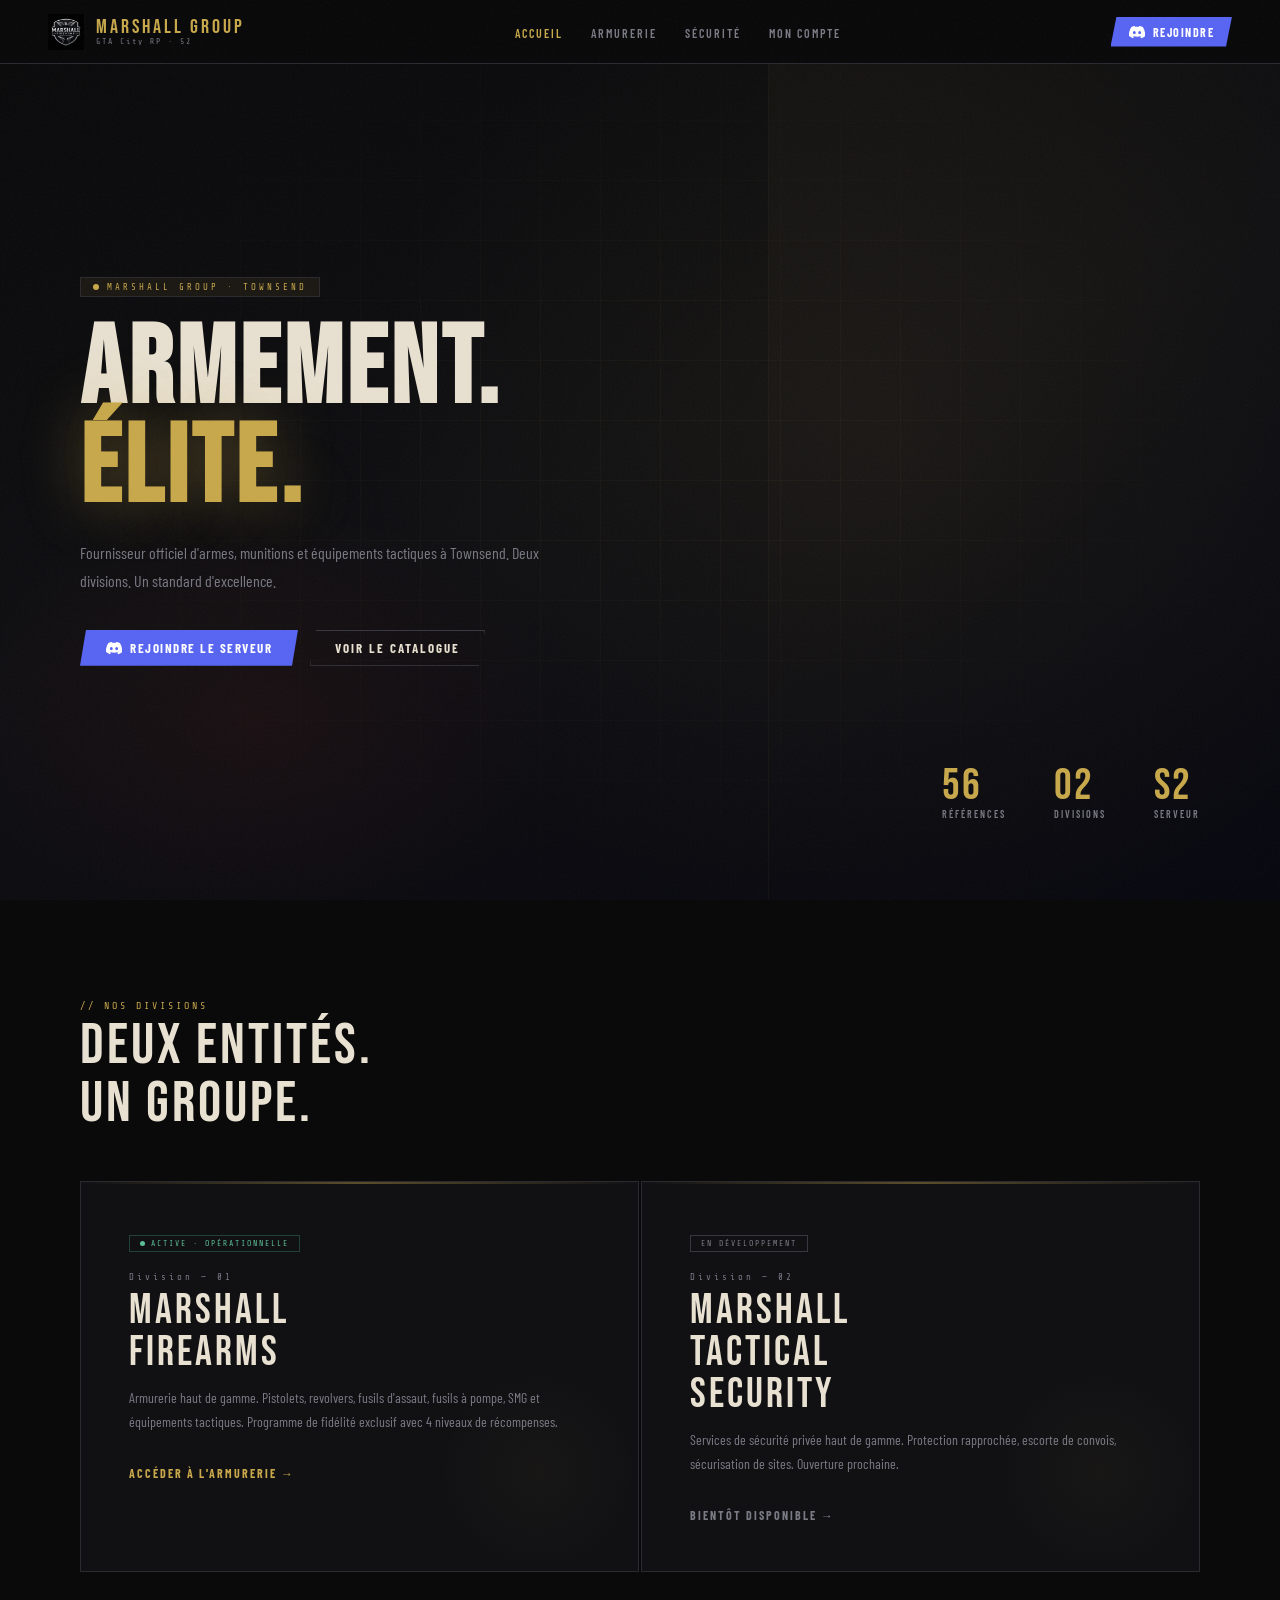
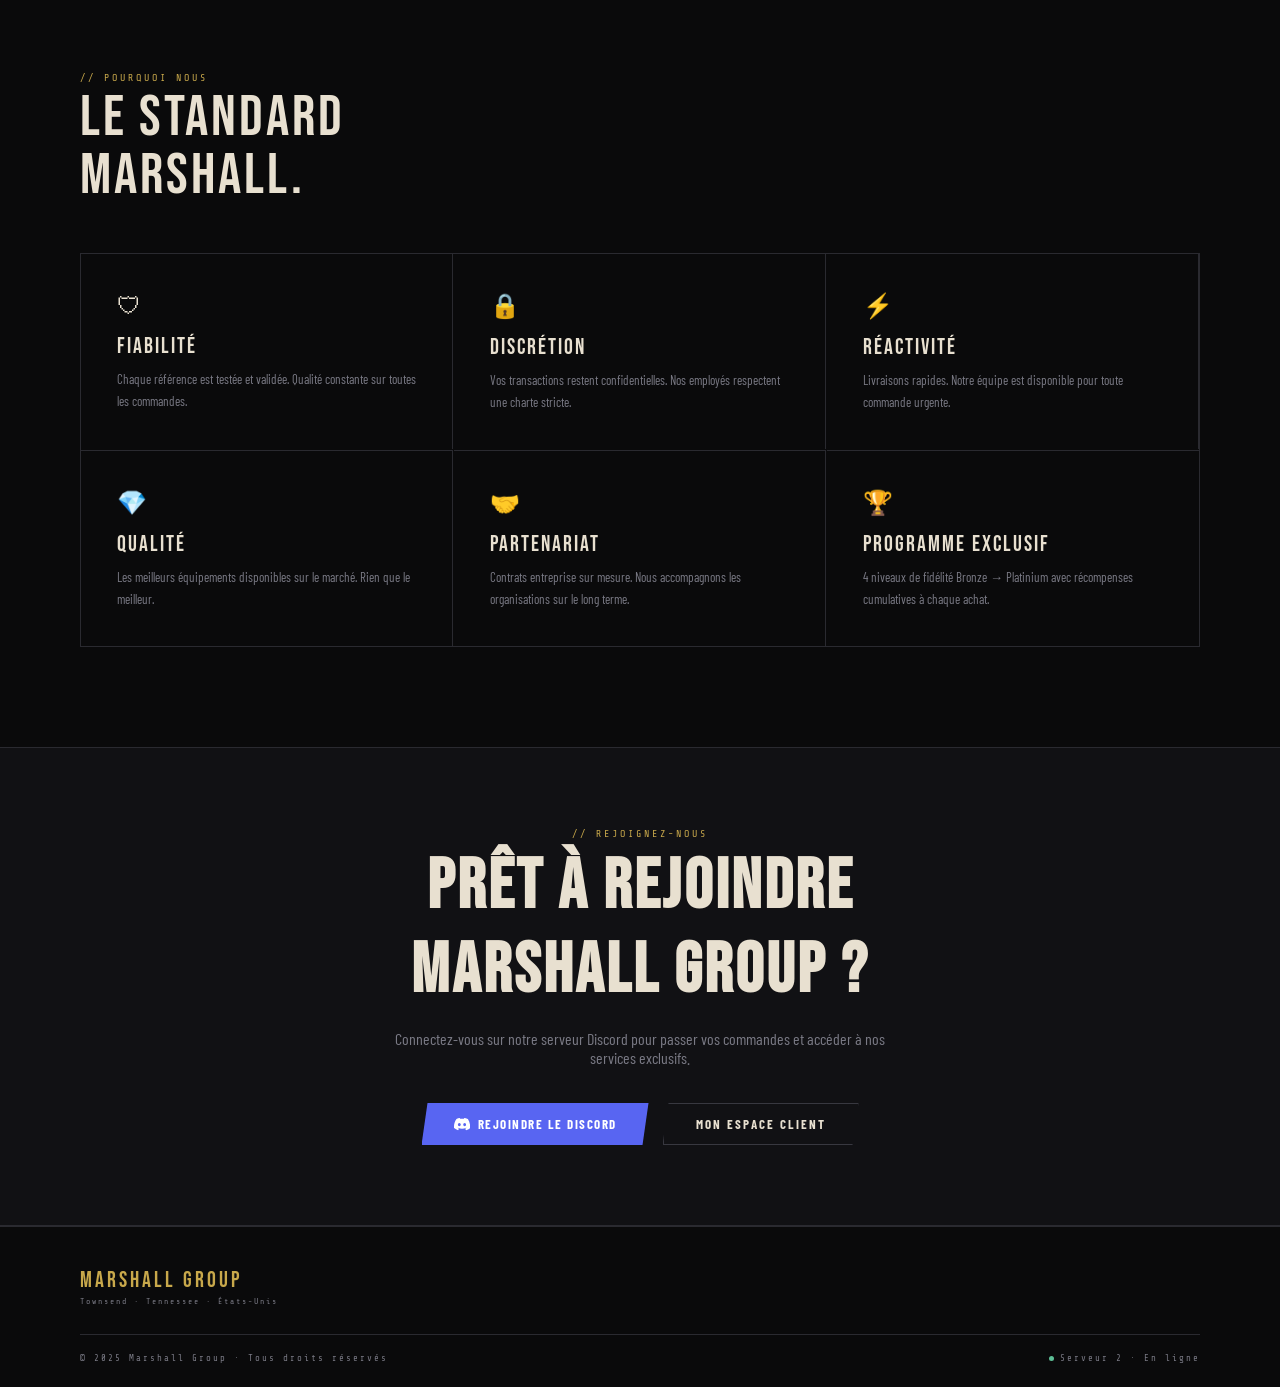
==== commit 441b321b: "Add files via upload" ====
--- a/index.html
+++ b/index.html
@@ -117,9 +117,9 @@
   <div class="hero-grid"></div>
   <div class="hero-deco"></div>
   <div class="hero-content" style="animation:fadeUp .6s ease">
-    <div class="hero-tag">Marshall Group · GTA City RP S2</div>
+    <div class="hero-tag">Marshall Group · Townsend</div>
     <h1>Armement.<br><span>Élite.</span></h1>
-    <p class="hero-desc">Fournisseur officiel d'armes, munitions et équipements tactiques sur le serveur GTA City RP S2. Deux divisions. Un standard d'excellence.</p>
+    <p class="hero-desc">Fournisseur officiel d'armes, munitions et équipements tactiques à Townsend. Deux divisions. Un standard d'excellence.</p>
     <div class="hero-actions">
       <a href="https://discord.gg/zwn6Pn3TWJ" target="_blank" class="btn-discord" style="padding:10px 26px;font-size:13px"><svg width="16" height="16" viewBox="0 0 71 55" fill="white"><path d="M60.1 4.9A58.8 58.8 0 0 0 45.8.7a.2.2 0 0 0-.2.1 41 41 0 0 0-1.8 3.7 54.3 54.3 0 0 0-16.3 0A37.9 37.9 0 0 0 25.6.8a.2.2 0 0 0-.2-.1A58.6 58.6 0 0 0 11 4.9a.2.2 0 0 0-.1.1C1.6 18.7-1 32.2.3 45.5a.2.2 0 0 0 .1.2 59.1 59.1 0 0 0 17.8 9 .2.2 0 0 0 .3-.1 42.2 42.2 0 0 0 3.6-5.9.2.2 0 0 0-.1-.3 38.9 38.9 0 0 1-5.6-2.7.2.2 0 0 1 0-.4l1.1-.9a.2.2 0 0 1 .2 0c11.8 5.4 24.6 5.4 36.3 0a.2.2 0 0 1 .2 0l1.1.9a.2.2 0 0 1 0 .4 36.8 36.8 0 0 1-5.6 2.7.2.2 0 0 0-.1.3 47.3 47.3 0 0 0 3.6 5.9.2.2 0 0 0 .3.1 58.9 58.9 0 0 0 17.9-9 .2.2 0 0 0 .1-.2c1.5-15.5-2.5-29-10.6-41a.2.2 0 0 0-.1 0zM23.7 37.3c-3.5 0-6.4-3.2-6.4-7.2s2.8-7.2 6.4-7.2c3.6 0 6.5 3.3 6.4 7.2 0 3.9-2.8 7.2-6.4 7.2zm23.7 0c-3.5 0-6.4-3.2-6.4-7.2s2.8-7.2 6.4-7.2c3.6 0 6.5 3.3 6.4 7.2 0 3.9-2.8 7.2-6.4 7.2z"/></svg> Rejoindre le serveur</a>
       <a href="armurerie.html" class="btn-outline">Voir le catalogue</a>
@@ -180,16 +180,11 @@
   <div class="footer-top">
     <div>
       <div style="font-family:'Bebas Neue',sans-serif;font-size:22px;letter-spacing:3px;color:var(--gold)">Marshall Group</div>
-      <div style="font-family:'Share Tech Mono',monospace;font-size:8px;color:var(--muted);letter-spacing:2px;margin-top:3px">GTA City RP · Serveur 2 · Fiction</div>
-    </div>
-    <nav class="footer-nav">
-      <a href="index.html">Accueil</a><a href="armurerie.html">Armurerie</a>
-      <a href="securite.html">Sécurité Tactique</a><a href="compte.html">Mon Compte</a>
-      <a href="https://discord.gg/zwn6Pn3TWJ" target="_blank">Discord</a>
-    </nav>
+      <div style="font-family:'Share Tech Mono',monospace;font-size:8px;color:var(--muted);letter-spacing:2px;margin-top:3px">Townsend · Tennessee · États-Unis</div>
+    </div>
   </div>
   <div class="footer-bottom">
-    <p>© 2025 Marshall Group · Fiction GTA City RP · Tous droits réservés</p>
+    <p>© 2025 Marshall Group · Tous droits réservés</p>
     <p><span class="server-dot"></span>Serveur 2 · En ligne</p>
   </div>
 </footer>
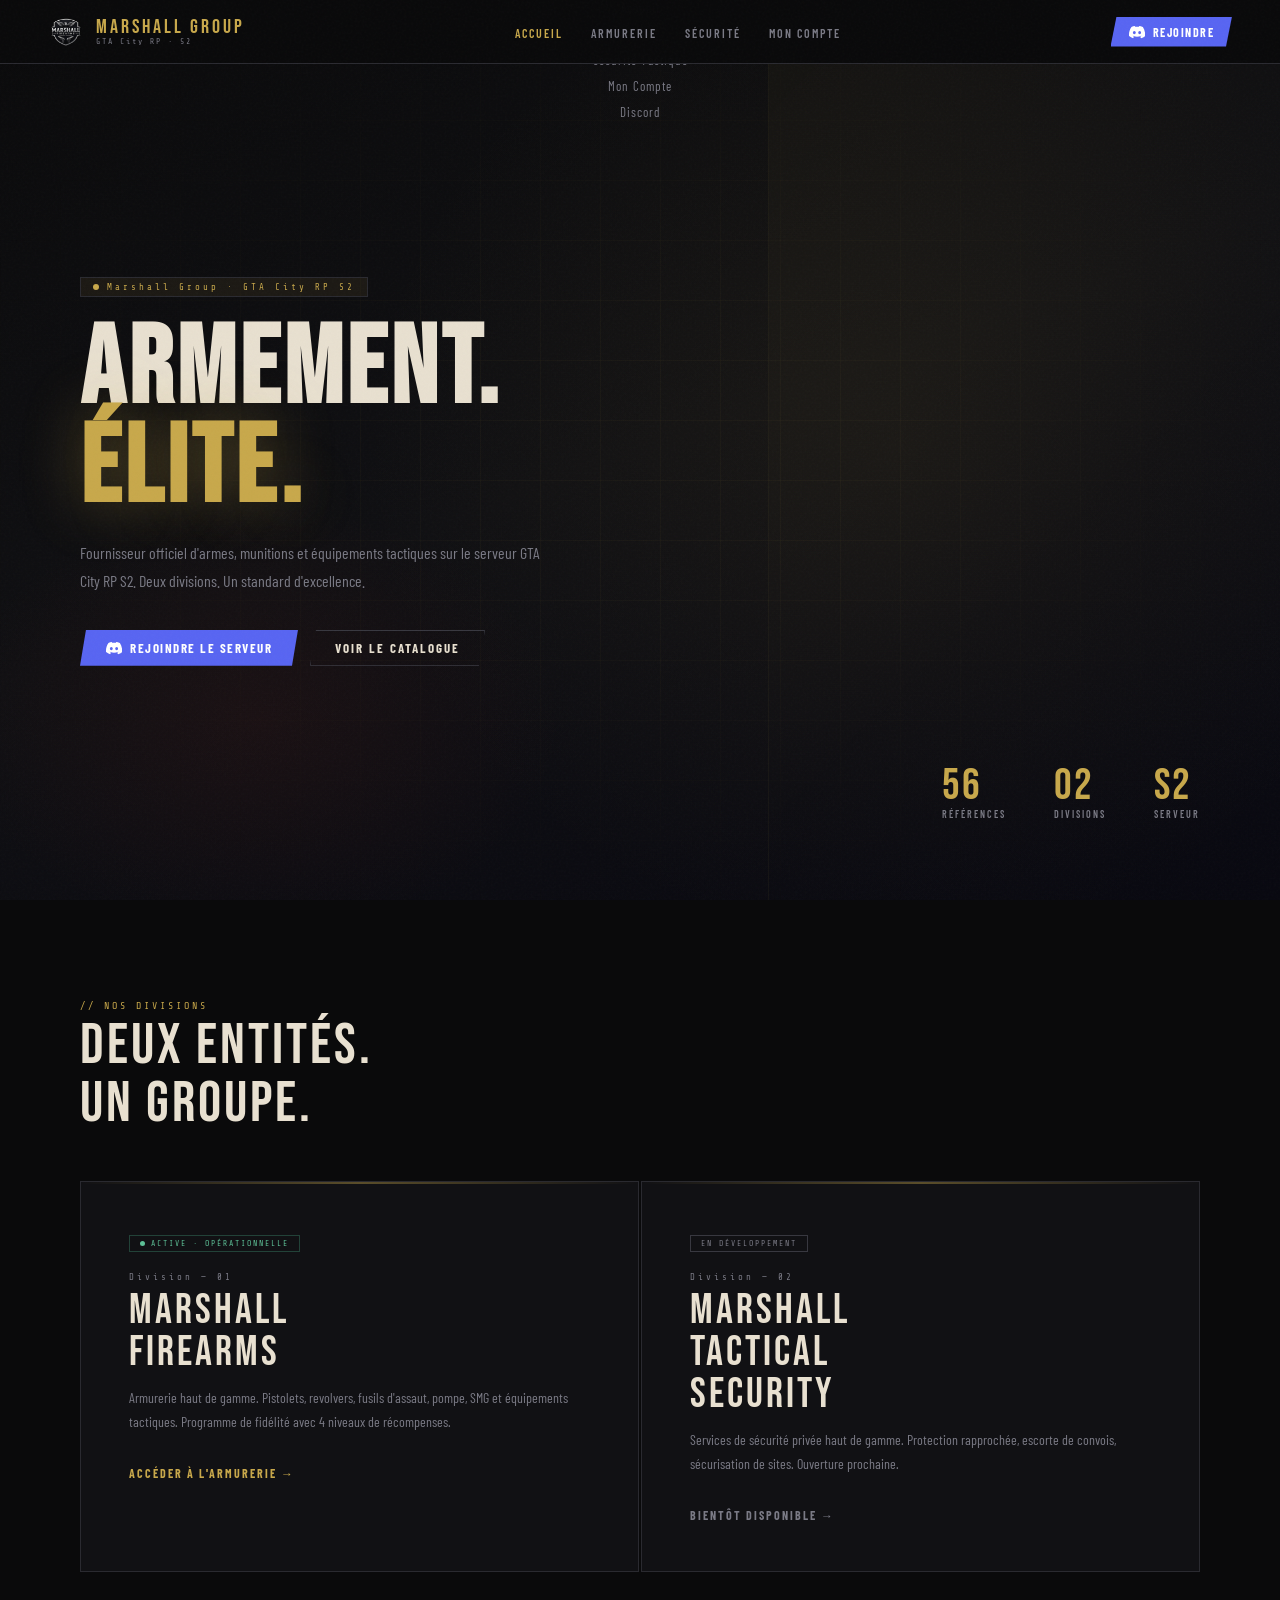
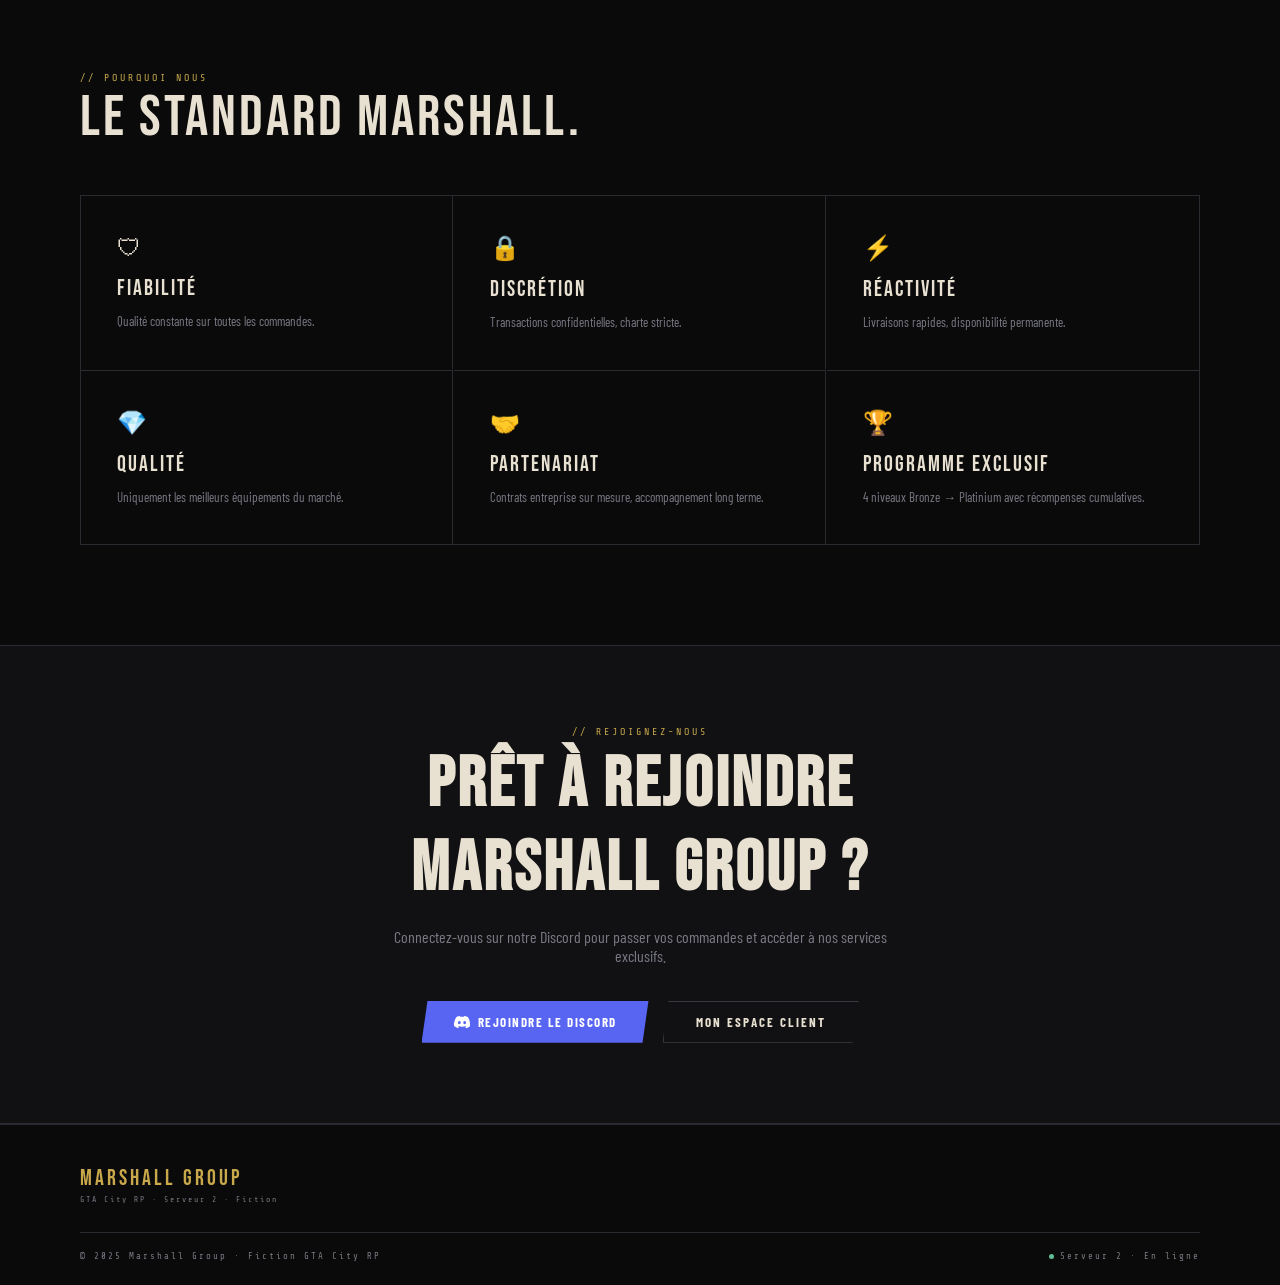
==== commit 2ce6a373: "Add files via upload" ====
--- a/index.html
+++ b/index.html
@@ -3,7 +3,9 @@
 <head>
 <meta charset="UTF-8"><meta name="viewport" content="width=device-width,initial-scale=1.0">
 <title>Accueil — Marshall Group</title>
+<link rel="icon" type="image/x-icon" href="[data-uri]">
 <script src="mg_data.js"></script>
+<script src="https://accounts.google.com/gsi/client" async defer></script>
 <link href="https://fonts.googleapis.com/css2?family=Bebas+Neue&family=Barlow+Condensed:wght@300;400;600;700&family=Share+Tech+Mono&display=swap" rel="stylesheet">
 <style>
 
@@ -39,7 +41,6 @@
 .nav-username{font-family:'Share Tech Mono',monospace;font-size:11px;color:var(--gold);letter-spacing:1px}
 .section-tag{font-family:'Share Tech Mono',monospace;font-size:10px;color:var(--gold);letter-spacing:3px;text-transform:uppercase;margin-bottom:6px}
 .section-title{font-family:'Bebas Neue',sans-serif;font-size:clamp(32px,5vw,58px);letter-spacing:3px;line-height:1}
-.section-count{font-family:'Share Tech Mono',monospace;font-size:11px;color:var(--muted);letter-spacing:2px}
 .toast{position:fixed;bottom:28px;right:28px;padding:14px 22px;background:var(--bg3);border:1px solid var(--gold);border-left:3px solid var(--gold);font-family:'Barlow Condensed',sans-serif;font-size:14px;z-index:9998;transform:translateX(260px);opacity:0;transition:all .3s;max-width:300px}
 .toast.show{transform:translateX(0);opacity:1}
 .toast-title{font-family:'Share Tech Mono',monospace;font-size:9px;color:var(--gold);letter-spacing:2px;margin-bottom:3px}
@@ -57,24 +58,23 @@
 .hero{position:relative;min-height:100vh;display:flex;align-items:center;overflow:hidden}
 .hero-bg{position:absolute;inset:0;background:radial-gradient(ellipse 60% 80% at 70% 50%,rgba(200,168,75,.06) 0%,transparent 70%),radial-gradient(ellipse 40% 40% at 20% 80%,rgba(192,57,43,.07) 0%,transparent 60%),linear-gradient(160deg,#0a0a0b 0%,#0f0f12 50%,#080810 100%)}
 .hero-grid{position:absolute;inset:0;background-image:linear-gradient(rgba(200,168,75,.04) 1px,transparent 1px),linear-gradient(90deg,rgba(200,168,75,.04) 1px,transparent 1px);background-size:60px 60px;mask-image:radial-gradient(ellipse at center,black 20%,transparent 80%)}
-.hero-content{position:relative;z-index:1;padding:120px 80px 80px;max-width:680px}
-.hero-tag{display:inline-flex;align-items:center;gap:8px;padding:4px 12px;border:1px solid var(--border);background:rgba(200,168,75,.08);font-family:'Share Tech Mono',monospace;font-size:9px;color:var(--gold);letter-spacing:3px;text-transform:uppercase;margin-bottom:24px}
+.hero-content{position:relative;z-index:1;padding:120px 80px 80px;max-width:680px;animation:fadeUp .6s ease}
+.hero-tag{display:inline-flex;align-items:center;gap:8px;padding:4px 12px;border:1px solid var(--border);background:rgba(200,168,75,.08);font-family:'Share Tech Mono',monospace;font-size:9px;color:var(--gold);letter-spacing:3px;margin-bottom:24px}
 .hero-tag::before{content:'';width:6px;height:6px;background:var(--gold);border-radius:50%;animation:pulse 1.5s infinite}
 .hero h1{font-family:'Bebas Neue',sans-serif;font-size:clamp(60px,10vw,110px);line-height:.9;letter-spacing:4px;margin-bottom:20px}
 .hero h1 span{display:block;color:var(--gold);text-shadow:0 0 60px rgba(200,168,75,.4)}
-.hero-desc{font-size:16px;font-weight:400;color:var(--muted);line-height:1.7;margin-bottom:36px;max-width:480px}
+.hero-desc{font-size:16px;color:var(--muted);line-height:1.7;margin-bottom:36px;max-width:480px}
 .hero-actions{display:flex;gap:12px;flex-wrap:wrap}
 .hero-stats{position:absolute;right:80px;bottom:80px;display:flex;gap:48px}
 .stat-num{font-family:'Bebas Neue',sans-serif;font-size:44px;color:var(--gold);line-height:1;letter-spacing:2px}
 .stat-label{font-size:10px;font-weight:600;letter-spacing:2px;color:var(--muted);text-transform:uppercase}
 .hero-deco{position:absolute;right:0;top:64px;bottom:0;width:40%;background:linear-gradient(135deg,rgba(200,168,75,.03) 0%,transparent 60%);border-left:1px solid rgba(200,168,75,.05)}
 section{padding:100px 80px}
-.divisions-grid{display:grid;grid-template-columns:1fr 1fr;gap:2px;margin-top:48px}
-.division-card{background:var(--bg2);border:1px solid var(--border);padding:48px;position:relative;overflow:hidden;transition:border-color .3s}
-.division-card:hover{border-color:rgba(200,168,75,.3)}
-.division-card::before{content:'';position:absolute;top:0;left:0;right:0;height:2px;background:linear-gradient(90deg,transparent,var(--gold),transparent);opacity:.4;transition:opacity .3s}
-.division-card:hover::before{opacity:1}
-.division-card::after{content:'';position:absolute;bottom:0;right:0;width:200px;height:200px;background:radial-gradient(circle,rgba(200,168,75,.04) 0%,transparent 70%)}
+.div-grid{display:grid;grid-template-columns:1fr 1fr;gap:2px;margin-top:48px}
+.div-card{background:var(--bg2);border:1px solid var(--border);padding:48px;position:relative;overflow:hidden;transition:border-color .3s}
+.div-card:hover{border-color:rgba(200,168,75,.3)}
+.div-card::before{content:'';position:absolute;top:0;left:0;right:0;height:2px;background:linear-gradient(90deg,transparent,var(--gold),transparent);opacity:.4;transition:opacity .3s}
+.div-card:hover::before{opacity:1}
 .div-status{display:inline-flex;align-items:center;gap:6px;padding:3px 10px;border:1px solid;font-family:'Share Tech Mono',monospace;font-size:8px;letter-spacing:2px;text-transform:uppercase;margin-bottom:20px}
 .div-status.active{border-color:rgba(61,140,110,.4);color:#5dbf96}
 .div-status.active::before{content:'';width:5px;height:5px;background:#5dbf96;border-radius:50%;animation:pulse 1.5s infinite}
@@ -83,43 +83,36 @@
 .div-name{font-family:'Bebas Neue',sans-serif;font-size:42px;letter-spacing:3px;line-height:1;margin-bottom:12px}
 .div-desc{font-size:14px;color:var(--muted);line-height:1.7;margin-bottom:28px}
 .div-link{font-size:12px;font-weight:700;letter-spacing:2px;text-transform:uppercase;text-decoration:none;display:inline-flex;align-items:center;gap:8px;transition:gap .2s}
-.div-link:hover{gap:14px}
-.div-link.gold{color:var(--gold)}
-.div-link.dim{color:var(--muted);pointer-events:none}
+.div-link:hover{gap:14px}.div-link.gold{color:var(--gold)}.div-link.dim{color:var(--muted);pointer-events:none}
 .why-grid{display:grid;grid-template-columns:repeat(3,1fr);gap:1px;margin-top:48px;border:1px solid var(--border)}
 .why-item{padding:36px;background:var(--bg);border-right:1px solid var(--border);transition:background .2s}
-.why-item:last-child{border-right:none}
-.why-item:nth-child(n+4){border-top:1px solid var(--border)}
-.why-item:hover{background:var(--bg2)}
+.why-item:nth-child(3n){border-right:none}.why-item:nth-child(n+4){border-top:1px solid var(--border)}.why-item:hover{background:var(--bg2)}
 .why-icon{font-size:24px;margin-bottom:14px;display:block}
 .why-title{font-family:'Bebas Neue',sans-serif;font-size:22px;letter-spacing:2px;margin-bottom:8px}
 .why-desc{font-size:13px;color:var(--muted);line-height:1.7}
 .cta-band{background:var(--bg2);border-top:1px solid var(--border);border-bottom:1px solid var(--border);padding:80px;text-align:center}
 .cta-band h2{font-family:'Bebas Neue',sans-serif;font-size:clamp(40px,6vw,70px);letter-spacing:3px;margin-bottom:16px}
 .cta-band p{font-size:16px;color:var(--muted);max-width:500px;margin:0 auto 36px}
-.cta-actions{display:flex;justify-content:center;gap:14px;flex-wrap:wrap}
-@media(max-width:900px){.divisions-grid{grid-template-columns:1fr}.why-grid{grid-template-columns:1fr 1fr}.hero-stats{display:none}section{padding:60px 24px}.hero-content{padding:100px 24px 60px}}
-@media(max-width:600px){.why-grid{grid-template-columns:1fr}.cta-band{padding:48px 24px}}
+@media(max-width:900px){.div-grid{grid-template-columns:1fr}.why-grid{grid-template-columns:1fr 1fr}.hero-stats{display:none}section{padding:60px 24px}.hero-content{padding:100px 24px 60px}.cta-band{padding:48px 24px}}
+@media(max-width:600px){.why-grid{grid-template-columns:1fr}}
 
 </style>
 </head>
 <body>
 <nav>
-  <a class="logo" href="index.html"><img src="[data-uri]" alt="MG"><div><div class="logo-text">Marshall Group</div><div class="logo-sub">GTA City RP · S2</div></div></a>
-  <ul class="nav-links"><li><a href="index.html" id="nl-home" class="active">Accueil</a></li><li><a href="armurerie.html" id="nl-arm" class="">Armurerie</a></li><li><a href="securite.html" id="nl-sec" class="">Sécurité</a></li><li><a href="compte.html" id="nl-cpt" class="">Mon Compte</a></li></ul>
+  <a class="logo" href="index.html"><img src="[data-uri]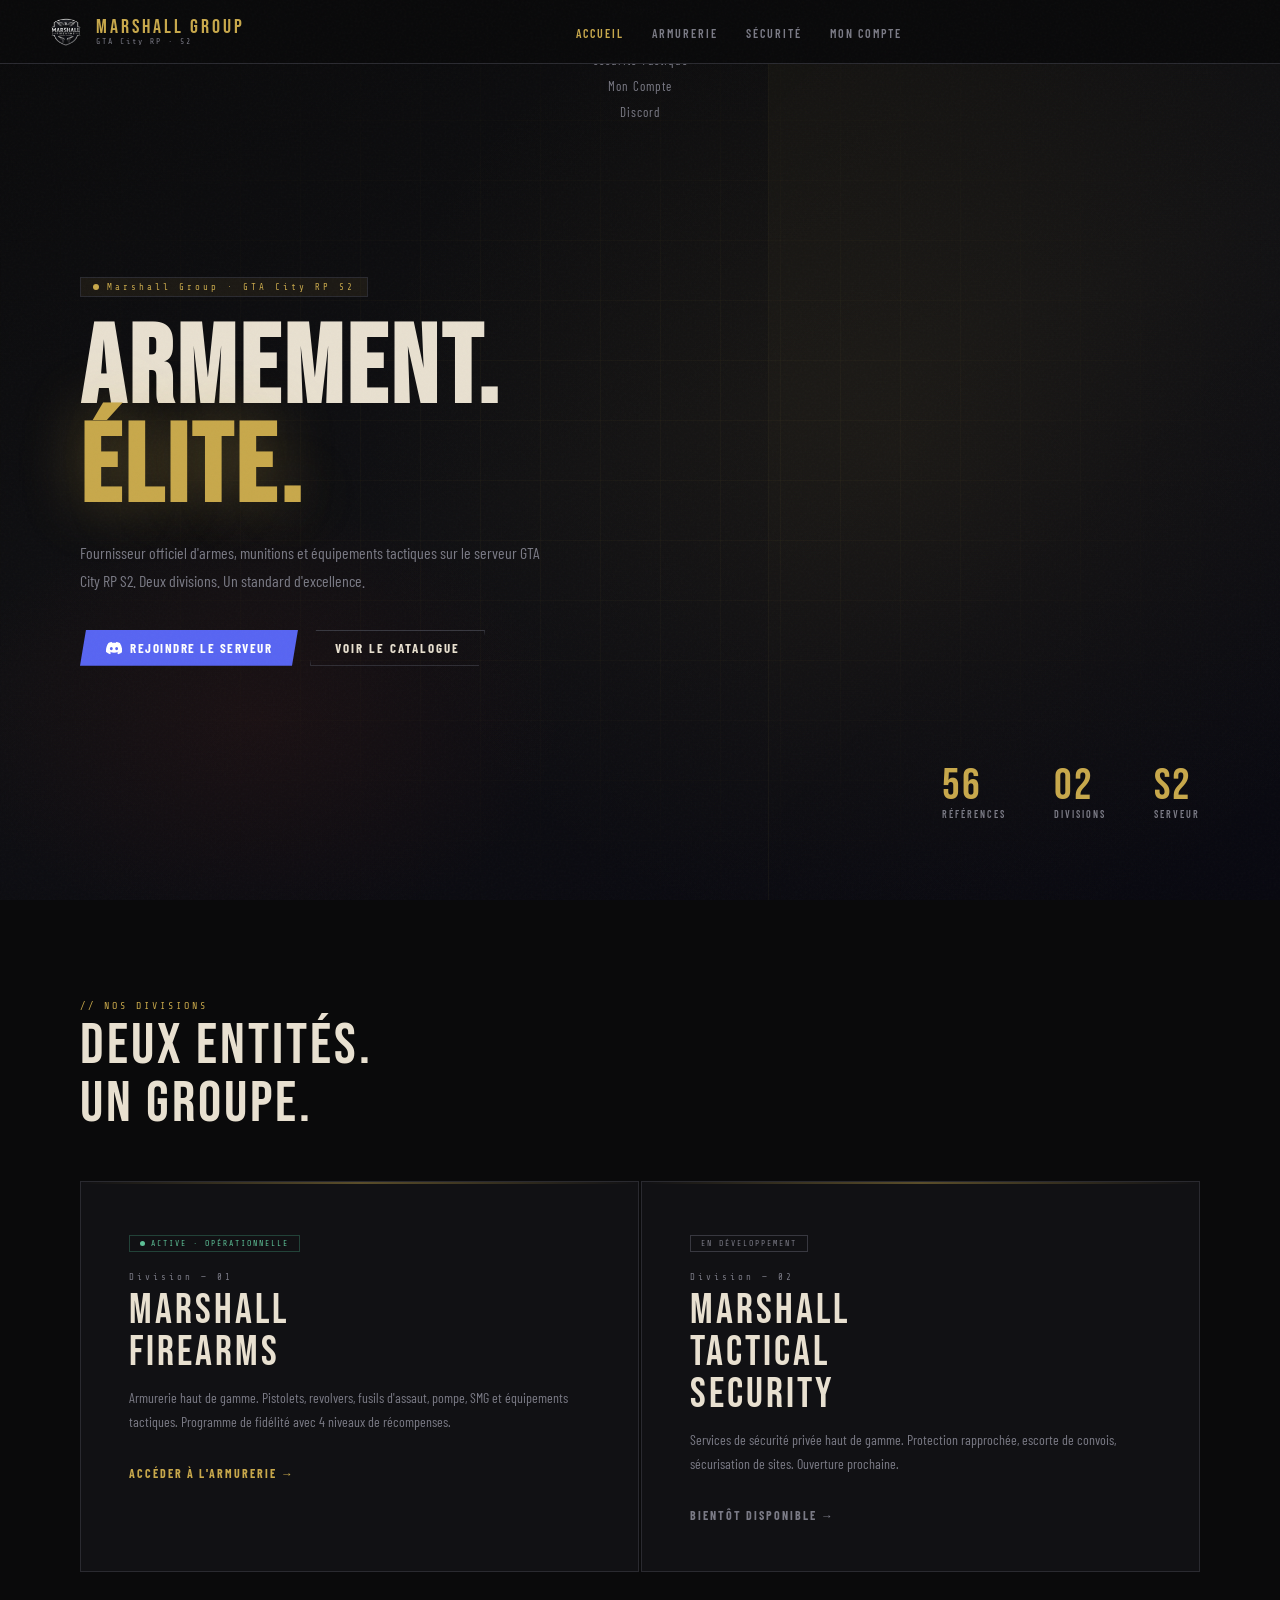
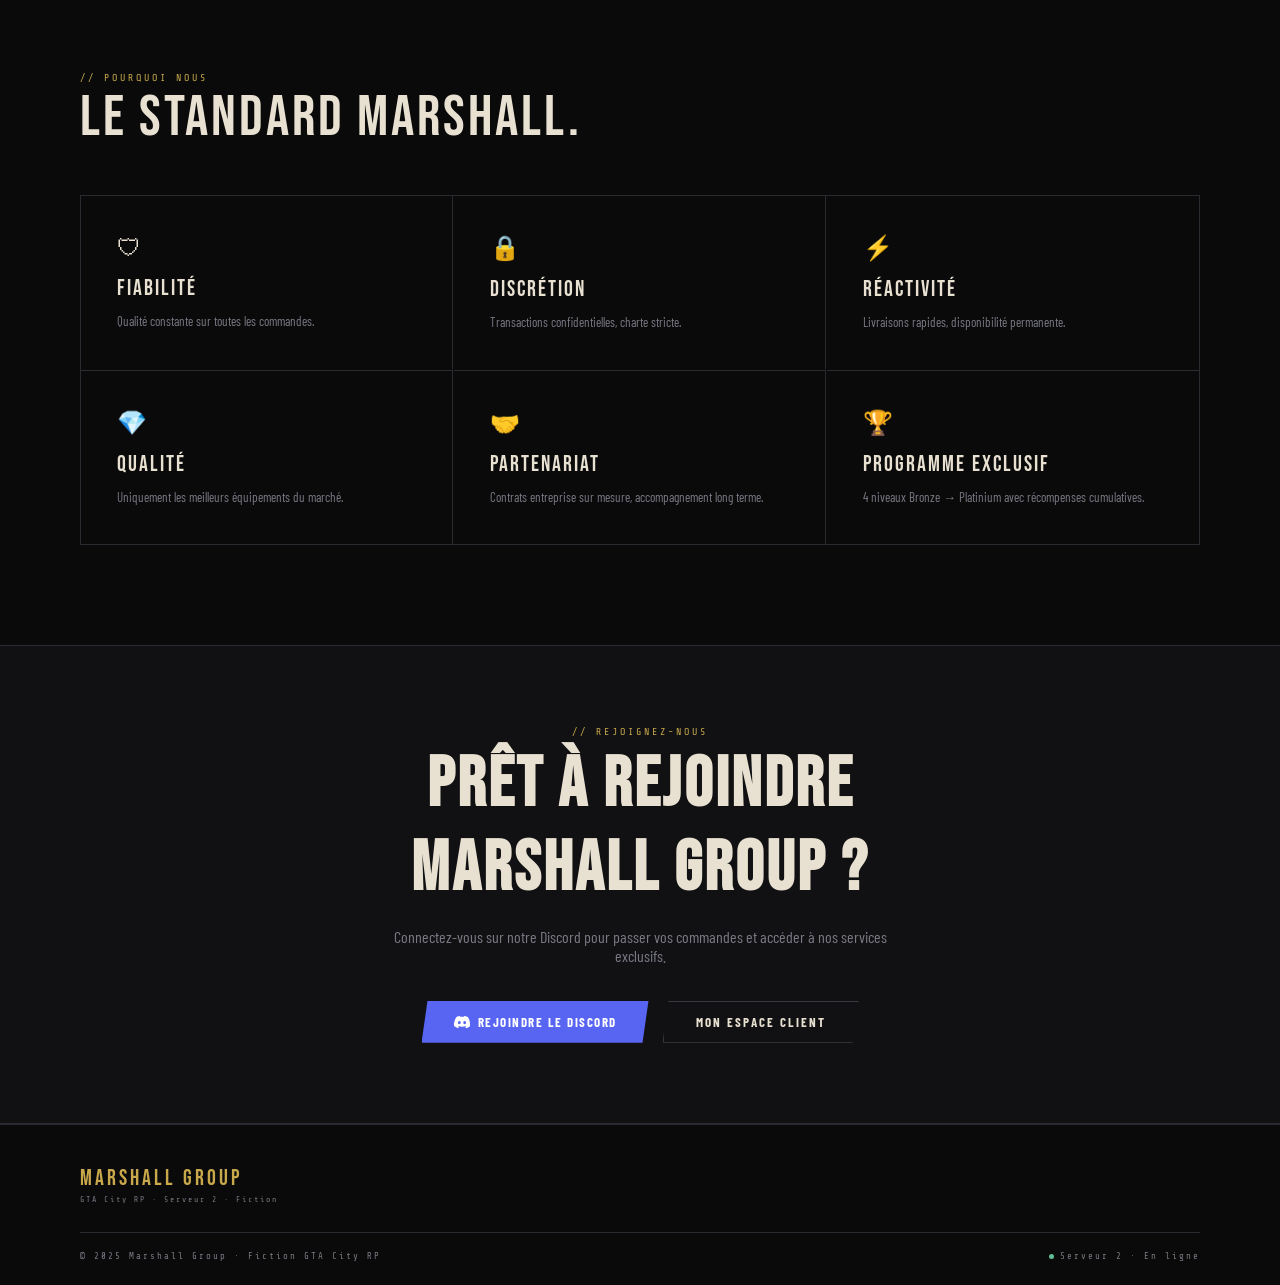
==== commit a18672c7: "Add files via upload" ====
--- a/index.html
+++ b/index.html
@@ -5,7 +5,7 @@
 <title>Accueil — Marshall Group</title>
 <link rel="icon" type="image/x-icon" href="[data-uri]">
 <script src="mg_data.js"></script>
-<script src="https://accounts.google.com/gsi/client" async defer></script>
+
 <link href="https://fonts.googleapis.com/css2?family=Bebas+Neue&family=Barlow+Condensed:wght@300;400;600;700&family=Share+Tech+Mono&display=swap" rel="stylesheet">
 <style>
 
@@ -97,14 +97,356 @@
 @media(max-width:600px){.why-grid{grid-template-columns:1fr}}
 
 </style>
+<script>
+// ═══════════════════════════════════════════════════
+//  MARSHALL GROUP — Shared Data & Session Library
+// ═══════════════════════════════════════════════════
+
+const MG_GOOGLE_CLIENT_ID = '516324648555-abujqrn3783dl0fb52nctu8e6ss168ao.apps.googleusercontent.com';
+const MG_ADMIN_EMAIL      = 'william.lautrec92enc.off@gmail.com';
+
+// ── ROLES
+function MG_getEmployeeEmails() {
+  try { return MG_loadDB().employees || []; } catch(e) { return []; }
+}
+function MG_isAdmin(email)    { return email === MG_ADMIN_EMAIL; }
+function MG_isEmployee(email) { return MG_isAdmin(email) || MG_getEmployeeEmails().includes(email); }
+
+// ── TIERS
+const MG_TIERS = [
+  { name:'Bronze',    min:0,     max:1000,   dot:'#cd7f32', color:'#cd7f32',
+    perks:['1 boîte de munitions offerte à chaque achat'] },
+  { name:'Argent',    min:1000,  max:3500,   dot:'#a8a9ad', color:'#a8a9ad',
+    perks:['3 boîtes de munitions offertes à chaque achat','Avantages Bronze inclus'] },
+  { name:'Or',        min:3500,  max:10000,  dot:'#c8a84b', color:'#c8a84b',
+    perks:['Achat gilet léger = second offert','Avantages Bronze & Argent inclus'] },
+  { name:'Platinium', min:10000, max:999999, dot:'#a0b2c8', color:'#a0b2c8',
+    perks:['1 arme de poing offerte par mois','Tous les avantages précédents inclus'] },
+];
+
+// ── CONTRATS
+const MG_CONTRACTS = {
+  particulier: {
+    label:'Contrat Particulier', price:5000, period:'par mois',
+    perks:['Marge divisée par 2','Munitions offertes à chaque commande','Commandes prioritaires','Accès batteuses : Minimi, RPK-12 & MG36']
+  },
+  entreprise: {
+    label:'Contrat Entreprise', price:15000, period:'par mois',
+    perks:['Marge divisée par 2','Munitions offertes à chaque commande','Commandes prioritaires','Gestionnaire de compte dédié','Approvisionnement hebdomadaire garanti']
+  }
+};
+
+// ── CATALOGUE
+const MG_CATALOGUE = [
+  // Pistolets
+  { name:'MK23',           cat:'pistolet',  mode:'Semi',     cal:'11.43mm',    mag:12,  price:4950,  marge:10, spec:false },
+  { name:'M9',             cat:'pistolet',  mode:'Semi',     cal:'9mm',        mag:15,  price:4950,  marge:10, spec:false },
+  { name:'P320',           cat:'pistolet',  mode:'Semi',     cal:'9mm',        mag:17,  price:4950,  marge:10, spec:false },
+  { name:'FNP-45',         cat:'pistolet',  mode:'Semi',     cal:'11.43mm',    mag:15,  price:4950,  marge:10, spec:false },
+  { name:'Glock 19',       cat:'pistolet',  mode:'Semi',     cal:'9mm',        mag:15,  price:4950,  marge:10, spec:false },
+  { name:'Five-seveN MK2', cat:'pistolet',  mode:'Semi',     cal:'5.7×28mm',   mag:20,  price:4950,  marge:10, spec:false },
+  { name:'Glock 17',       cat:'pistolet',  mode:'Semi',     cal:'9mm',        mag:17,  price:4950,  marge:10, spec:false },
+  { name:'CZ 75',          cat:'pistolet',  mode:'Semi',     cal:'9mm',        mag:16,  price:4950,  marge:10, spec:false },
+  { name:'Colt M45',       cat:'pistolet',  mode:'Semi',     cal:'11.43mm',    mag:8,   price:4950,  marge:10, spec:false },
+  { name:'P99',            cat:'pistolet',  mode:'Semi',     cal:'9mm',        mag:16,  price:3850,  marge:10, spec:false },
+  { name:'USP',            cat:'pistolet',  mode:'Semi',     cal:'9mm',        mag:15,  price:4950,  marge:10, spec:true  },
+  { name:'SW659',          cat:'pistolet',  mode:'Semi',     cal:'9mm',        mag:14,  price:4950,  marge:10, spec:true  },
+  { name:'KNW',            cat:'pistolet',  mode:'Auto',     cal:'9mm',        mag:20,  price:4950,  marge:10, spec:true  },
+  // Revolvers
+  { name:'MR 96',          cat:'revolver',  mode:'Revolver', cal:'.357 Mag',   mag:6,   price:4950,  marge:10, spec:false },
+  { name:'MR 73',          cat:'revolver',  mode:'Revolver', cal:'.357 Mag',   mag:6,   price:3850,  marge:10, spec:false },
+  { name:'Desert Eagle',   cat:'revolver',  mode:'Semi',     cal:'.50 AE',     mag:7,   price:4950,  marge:10, spec:true  },
+  { name:'Thanez Cobra',   cat:'revolver',  mode:'Semi',     cal:'.357 Magnum',mag:'6',  price:4500,  marge:10, spec:true  },
+  // SMG
+  { name:'MP5',            cat:'smg',       mode:'Auto',     cal:'9mm',        mag:30,  price:13200, marge:10, spec:false },
+  { name:'UMP-45',         cat:'smg',       mode:'Auto',     cal:'11.43mm',    mag:25,  price:13200, marge:10, spec:false },
+  { name:'MP7',            cat:'smg',       mode:'Auto',     cal:'4.6×30mm',   mag:40,  price:9900,  marge:10, spec:false },
+  { name:'Kriss Vector',   cat:'smg',       mode:'Auto',     cal:'11.43mm',    mag:25,  price:13200, marge:10, spec:true  },
+  { name:'MP9',            cat:'smg',       mode:'Auto',     cal:'9mm',        mag:32,  price:9900,  marge:10, spec:true  },
+  { name:'Uzi',            cat:'smg',       mode:'Auto',     cal:'9mm',        mag:32,  price:8800,  marge:10, spec:true  },
+  // Assaut
+  { name:'RFB',            cat:'assaut',    mode:'Semi',     cal:'7.62×51mm',  mag:20,  price:49500, marge:10, spec:false },
+  { name:'Scar-H',         cat:'assaut',    mode:'Auto',     cal:'7.62×51mm',  mag:20,  price:24200, marge:10, spec:false },
+  { name:'Scar-L',         cat:'assaut',    mode:'Auto',     cal:'5.56×45mm',  mag:30,  price:16500, marge:10, spec:false },
+  { name:'MK 18',          cat:'assaut',    mode:'Auto',     cal:'5.56×45mm',  mag:30,  price:16500, marge:10, spec:false },
+  { name:'MK 18 Mod',      cat:'assaut',    mode:'Auto',     cal:'5.56×45mm',  mag:30,  price:16500, marge:10, spec:false },
+  { name:'M4A1',           cat:'assaut',    mode:'Auto',     cal:'5.56×45mm',  mag:30,  price:16500, marge:10, spec:false },
+  { name:'AR-15',          cat:'assaut',    mode:'Semi',     cal:'5.56×45mm',  mag:30,  price:16500, marge:10, spec:false },
+  { name:'HK 416',         cat:'assaut',    mode:'Auto',     cal:'5.56×45mm',  mag:30,  price:16500, marge:10, spec:false },
+  { name:'G36C',           cat:'assaut',    mode:'Auto',     cal:'5.56×45mm',  mag:30,  price:16500, marge:10, spec:false },
+  { name:'CZ 805',         cat:'assaut',    mode:'Auto',     cal:'5.56×45mm',  mag:30,  price:16500, marge:10, spec:false },
+  { name:'F90 MBR',        cat:'assaut',    mode:'Auto',     cal:'5.56×45mm',  mag:30,  price:16500, marge:10, spec:false },
+  { name:'ACR',            cat:'assaut',    mode:'Auto',     cal:'5.56×45mm',  mag:30,  price:16500, marge:10, spec:false },
+  { name:'SKS',            cat:'assaut',    mode:'Semi',     cal:'7.62×39mm',  mag:10,  price:49500, marge:10, spec:true  },
+  { name:'Minimi',         cat:'assaut',    mode:'Auto',     cal:'5.56×45mm',  mag:200, price:33000, marge:10, spec:true  },
+  { name:'RPK-12',         cat:'assaut',    mode:'Auto',     cal:'7.62×39mm',  mag:75,  price:33000, marge:10, spec:true  },
+  { name:'MG36',           cat:'assaut',    mode:'Auto',     cal:'5.56×45mm',  mag:100, price:33000, marge:10, spec:true  },
+  { name:'FN FAL',         cat:'assaut',    mode:'Auto',     cal:'7.62×51mm',  mag:20,  price:17600, marge:10, spec:true  },
+  { name:'Abakan',         cat:'assaut',    mode:'Auto',     cal:'5.45×39mm',  mag:30,  price:16500, marge:10, spec:true  },
+  { name:'Galil',          cat:'assaut',    mode:'Auto',     cal:'5.56×45mm',  mag:35,  price:16500, marge:10, spec:true  },
+  { name:'AK-400',         cat:'assaut',    mode:'Auto',     cal:'5.45×39mm',  mag:30,  price:16500, marge:10, spec:true  },
+  { name:'AK-103',         cat:'assaut',    mode:'Auto',     cal:'7.62×39mm',  mag:30,  price:16500, marge:10, spec:true  },
+  // Précision
+  { name:'Warface',        cat:'precision', mode:'Semi',     cal:'7.62×51mm',  mag:10,  price:52500, marge:5,  spec:false },
+  { name:'M24',            cat:'precision', mode:'Semi',     cal:'7.62×51mm',  mag:10,  price:52500, marge:5,  spec:false },
+  { name:'M40 A1',         cat:'precision', mode:'Semi',     cal:'7.62×51mm',  mag:5,   price:52500, marge:5,  spec:false },
+  { name:'M98',            cat:'precision', mode:'Semi',     cal:'.338 Lapua', mag:5,   price:52500, marge:5,  spec:true  },
+  { name:'M82',            cat:'precision', mode:'Semi',     cal:'.50 BMG',    mag:10,  price:52500, marge:5,  spec:true  },
+  // Pompe
+  { name:'M870',           cat:'pompe',     mode:'Pompe',    cal:'12 Gauge',   mag:7,   price:13200, marge:10, spec:false },
+  { name:'Nova',           cat:'pompe',     mode:'Pompe',    cal:'12 Gauge',   mag:8,   price:13200, marge:10, spec:false },
+  { name:'M590',           cat:'pompe',     mode:'Pompe',    cal:'12 Gauge',   mag:9,   price:13200, marge:10, spec:false },
+  { name:'M500',           cat:'pompe',     mode:'Pompe',    cal:'12 Gauge',   mag:5,   price:14300, marge:10, spec:true  },
+  { name:'SPAS-12',        cat:'pompe',     mode:'Pompe',    cal:'12 Gauge',   mag:8,   price:13200, marge:10, spec:true  },
+  { name:'Fort 500',       cat:'pompe',     mode:'Pompe',    cal:'12 Gauge',   mag:7,   price:13200, marge:10, spec:true  },
+  { name:'Toz 194',        cat:'pompe',     mode:'Pompe',    cal:'12 Gauge',   mag:6,   price:13200, marge:10, spec:true  },
+  // Munitions
+  { name:'Munitions Pistolet',       cat:'munitions',  mode:'—', cal:'9mm / .45',    mag:null, price:83,   marge:34, spec:false },
+  { name:'Munitions .357',           cat:'munitions',  mode:'—', cal:'.357 Mag',     mag:null, price:99,   marge:34, spec:false },
+  { name:'Munitions SMG',            cat:'munitions',  mode:'—', cal:'9mm / .45',    mag:null, price:143,  marge:34, spec:false },
+  { name:'Munitions Pompe',          cat:'munitions',  mode:'—', cal:'12 Gauge',     mag:null, price:110,  marge:34, spec:false },
+  { name:'Munitions Assaut',         cat:'munitions',  mode:'—', cal:'5.56 / 7.62',  mag:null, price:198,  marge:34, spec:false },
+  { name:'Munitions Sniper',         cat:'munitions',  mode:'—', cal:'7.62 / .338',  mag:null, price:275,  marge:34, spec:false },
+  // Équipement
+  { name:'Gilet pare-balles léger',  cat:'equipement', mode:'—', cal:'—', mag:null, price:3300,  marge:10, spec:false },
+  { name:'Gilet pare-balles lourd',  cat:'equipement', mode:'—', cal:'—', mag:null, price:6600,  marge:10, spec:false },
+];
+
+// ── HELPERS
+function MG_getTier(points) {
+  for (let i = MG_TIERS.length-1; i >= 0; i--) {
+    if (points >= MG_TIERS[i].min) return MG_TIERS[i];
+  }
+  return MG_TIERS[0];
+}
+function MG_fmtPrice(n) { return Number(n).toLocaleString('fr-FR') + ' $'; }
+function MG_today() {
+  return new Date().toLocaleDateString('fr-FR', { day:'2-digit', month:'short', year:'numeric' });
+}
+function MG_invoiceId() { return 'MF-' + Date.now().toString(36).toUpperCase().slice(-6); }
+
+// ── DB — JSONBin.io (base partagée entre tous les navigateurs)
+// Bin ID et Master Key à configurer ci-dessous après création sur jsonbin.io
+const MG_BIN_ID    = '';   // ex: '65f3a...' — créer sur https://jsonbin.io
+const MG_BIN_KEY   = '';   // Master Key JSONBin (commence par $2b$...)
+const MG_SESSION_KEY = 'mg_session_v1';
+const MG_CACHE_KEY   = 'mg_db_cache_v1';  // cache local pour les lectures rapides
+
+const MG_BIN_URL   = () => `https://api.jsonbin.io/v3/b/${MG_BIN_ID}`;
+const MG_HEADERS   = () => ({ 'Content-Type':'application/json', 'X-Master-Key': MG_BIN_KEY });
+
+// ── Cache local (évite les appels réseau redondants)
+function MG_getCached() {
+  try { const r=localStorage.getItem(MG_CACHE_KEY); return r?JSON.parse(r):null; } catch(e){return null;}
+}
+function MG_setCache(db) {
+  try { localStorage.setItem(MG_CACHE_KEY, JSON.stringify({db, ts:Date.now()})); } catch(e){}
+}
+
+// ── Lecture DB (async — retourne Promise<db>)
+async function MG_loadDB() {
+  // Si pas de BIN configuré → fallback localStorage (mode dev local)
+  if (!MG_BIN_ID || !MG_BIN_KEY) {
+    try {
+      const raw = localStorage.getItem('mg_db_v1');
+      if (!raw) { const db={users:{},employees:[],invoices:[]}; return db; }
+      const db = JSON.parse(raw);
+      if (!db.employees) db.employees=[];
+      if (!db.invoices)  db.invoices=[];
+      return db;
+    } catch(e) { return {users:{},employees:[],invoices:[]}; }
+  }
+  try {
+    const res = await fetch(MG_BIN_URL()+'/latest', { headers: MG_HEADERS() });
+    if (!res.ok) throw new Error('HTTP '+res.status);
+    const json = await res.json();
+    const db = json.record || json;
+    if (!db.employees) db.employees=[];
+    if (!db.invoices)  db.invoices=[];
+    MG_setCache(db);
+    return db;
+  } catch(e) {
+    console.warn('JSONBin read failed, using cache:', e);
+    const c = MG_getCached();
+    return c ? c.db : {users:{},employees:[],invoices:[]};
+  }
+}
+
+// ── Écriture DB (async — retourne Promise<void>)
+async function MG_saveDB(db) {
+  MG_setCache(db);  // toujours sauver en cache local d'abord
+  if (!MG_BIN_ID || !MG_BIN_KEY) {
+    try { localStorage.setItem('mg_db_v1', JSON.stringify(db)); } catch(e){}
+    return;
+  }
+  try {
+    await fetch(MG_BIN_URL(), {
+      method: 'PUT',
+      headers: MG_HEADERS(),
+      body: JSON.stringify(db)
+    });
+  } catch(e) { console.warn('JSONBin write failed:', e); }
+}
+
+// ── USER CRUD (toutes async — appellent await MG_loadDB/saveDB)
+async function MG_getUser(uid)      { const db=await MG_loadDB(); return db.users[uid]||null; }
+async function MG_getAllUsers()      { const db=await MG_loadDB(); return Object.values(db.users); }
+async function MG_getUserByEmail(e) { return (await MG_getAllUsers()).find(u=>u.email===e)||null; }
+
+async function MG_getEmployeeEmails() {
+  try { return (await MG_loadDB()).employees || []; } catch(e) { return []; }
+}
+async function MG_isEmployee(email) {
+  if (MG_isAdmin(email)) return true;
+  return (await MG_getEmployeeEmails()).includes(email);
+}
+
+async function MG_upsertUser(uid, data) {
+  const db = await MG_loadDB();
+  let role = 'client';
+  if (MG_isAdmin(data.email)) {
+    role = 'admin';
+  } else if ((db.employees||[]).includes(data.email)) {
+    role = 'employee';
+  } else if (db.users[uid] && db.users[uid].role && db.users[uid].role !== 'client') {
+    role = db.users[uid].role;
+  }
+  if (!db.users[uid]) {
+    db.users[uid] = { uid, name:data.name, email:data.email,
+      avatar:(data.name||'?')[0].toUpperCase(), role, personnages:[], createdAt:MG_today() };
+  } else {
+    Object.assign(db.users[uid], { name:data.name, email:data.email,
+      avatar:(data.name||'?')[0].toUpperCase(), role });
+  }
+  await MG_saveDB(db);
+  return db.users[uid];
+}
+
+async function MG_addPersonnage(uid, prenom, nom) {
+  const db = await MG_loadDB();
+  if (!db.users[uid]) return null;
+  const p = { id:'p_'+Date.now(), prenom, nom, points:0, contract:null,
+    contractSince:null, loyaltyActive:false, history:[], createdAt:MG_today() };
+  db.users[uid].personnages.push(p);
+  await MG_saveDB(db);
+  return p;
+}
+async function MG_updatePersonnage(uid, pid, updates) {
+  const db = await MG_loadDB();
+  const user = db.users[uid]; if (!user) return false;
+  const idx = user.personnages.findIndex(p=>p.id===pid); if (idx===-1) return false;
+  Object.assign(user.personnages[idx], updates);
+  await MG_saveDB(db); return true;
+}
+async function MG_deletePersonnage(uid, pid) {
+  const db = await MG_loadDB();
+  const user = db.users[uid]; if (!user) return false;
+  user.personnages = user.personnages.filter(p=>p.id!==pid);
+  await MG_saveDB(db); return true;
+}
+
+// ── EMPLOYEE MANAGEMENT
+async function MG_addEmployee(email) {
+  const db = await MG_loadDB();
+  if (!db.employees.includes(email)) db.employees.push(email);
+  Object.values(db.users).forEach(u => { if (u.email===email) u.role='employee'; });
+  await MG_saveDB(db);
+}
+async function MG_removeEmployee(email) {
+  const db = await MG_loadDB();
+  db.employees = db.employees.filter(e=>e!==email);
+  Object.values(db.users).forEach(u => { if (u.email===email && u.role==='employee') u.role='client'; });
+  await MG_saveDB(db);
+}
+
+// ── INVOICES
+async function MG_saveInvoice(inv) {
+  const db = await MG_loadDB(); db.invoices.push(inv); await MG_saveDB(db);
+}
+async function MG_getInvoices() { return (await MG_loadDB()).invoices||[]; }
+
+// ── GOOGLE GSI LOGIN
+// Double-guard : fonctionne peu importe l'ordre DOMContentLoaded vs onGoogleLibraryLoad.
+// Cas 1 : GSI charge avant MG_googleLogin() → _gsiReady=true, init au moment de l'appel
+// Cas 2 : MG_googleLogin() appelé avant GSI → _gsiCb stocké, init dans onGoogleLibraryLoad
+let _gsiCb = null;
+let _gsiReady = false;
+let _gsiInited = false;
+
+function MG_googleLogin(callback) {
+  _gsiCb = callback;
+  if (_gsiReady) _MG_initGSI();
+}
+
+function onGoogleLibraryLoad() {
+  _gsiReady = true;
+  if (_gsiCb) _MG_initGSI();
+}
+
+function _MG_initGSI() {
+  if (_gsiInited) { _MG_renderButtons(); return; }
+  _gsiInited = true;
+  google.accounts.id.initialize({
+    client_id: MG_GOOGLE_CLIENT_ID,
+    ux_mode: 'popup',
+    callback: async (resp) => {
+      const payload = MG_decodeJWT(resp.credential);
+      if (!payload) { alert('Erreur Google. Réessayez.'); return; }
+      const uid = 'g_' + payload.sub;
+      const user = await MG_upsertUser(uid, { name: payload.name, email: payload.email });
+      MG_setSession({ uid, email: payload.email });
+      if (_gsiCb) _gsiCb(user);
+    },
+  });
+  _MG_renderButtons();
+}
+
+function _MG_renderButtons() {
+  // Double rAF + fallback 300ms pour garantir que le layout est calculé
+  // avant que Google mesure le conteneur (offsetWidth > 0 requis)
+  function tryRender(attempt) {
+    ['_gsi_btn', '_gsi_emp'].forEach(id => {
+      const el = document.getElementById(id);
+      if (!el) return;
+      // Si le div est visible et a une largeur, on peut rendre
+      if (el.offsetWidth > 0) {
+        el.innerHTML = '';
+        try {
+          google.accounts.id.renderButton(el, {
+            theme: 'filled_black', size: 'large',
+            text: 'continue_with', shape: 'rectangular',
+            width: Math.min(320, el.offsetWidth || 320), locale: 'fr'
+          });
+        } catch(e) { console.warn('GSI renderButton error:', e); }
+      } else if (attempt < 5) {
+        // Réessayer jusqu'à 5 fois avec délai croissant
+        setTimeout(() => tryRender(attempt + 1), 100 * attempt);
+      }
+    });
+  }
+  requestAnimationFrame(() => requestAnimationFrame(() => tryRender(1)));
+}
+
+// ── TOAST
+function MG_toast(title,msg,type='gold'){
+  const el=document.getElementById('toast'); if(!el) return;
+  const c={gold:'var(--gold)',red:'#e74c3c',green:'#3d8c6e',blue:'#5865F2'};
+  el.style.borderLeftColor=c[type]||c.gold;
+  document.getElementById('toastTitle').textContent=title;
+  document.getElementById('toastMsg').textContent=msg;
+  el.classList.add('show'); clearTimeout(el._t);
+  el._t=setTimeout(()=>el.classList.remove('show'),3800);
+}
+
+</script>
+<script src="https://accounts.google.com/gsi/client" async defer></script>
+<script src="https://accounts.google.com/gsi/client" async defer></script>
 </head>
 <body>
 <nav>
   <a class="logo" href="index.html"><img src="[data-uri]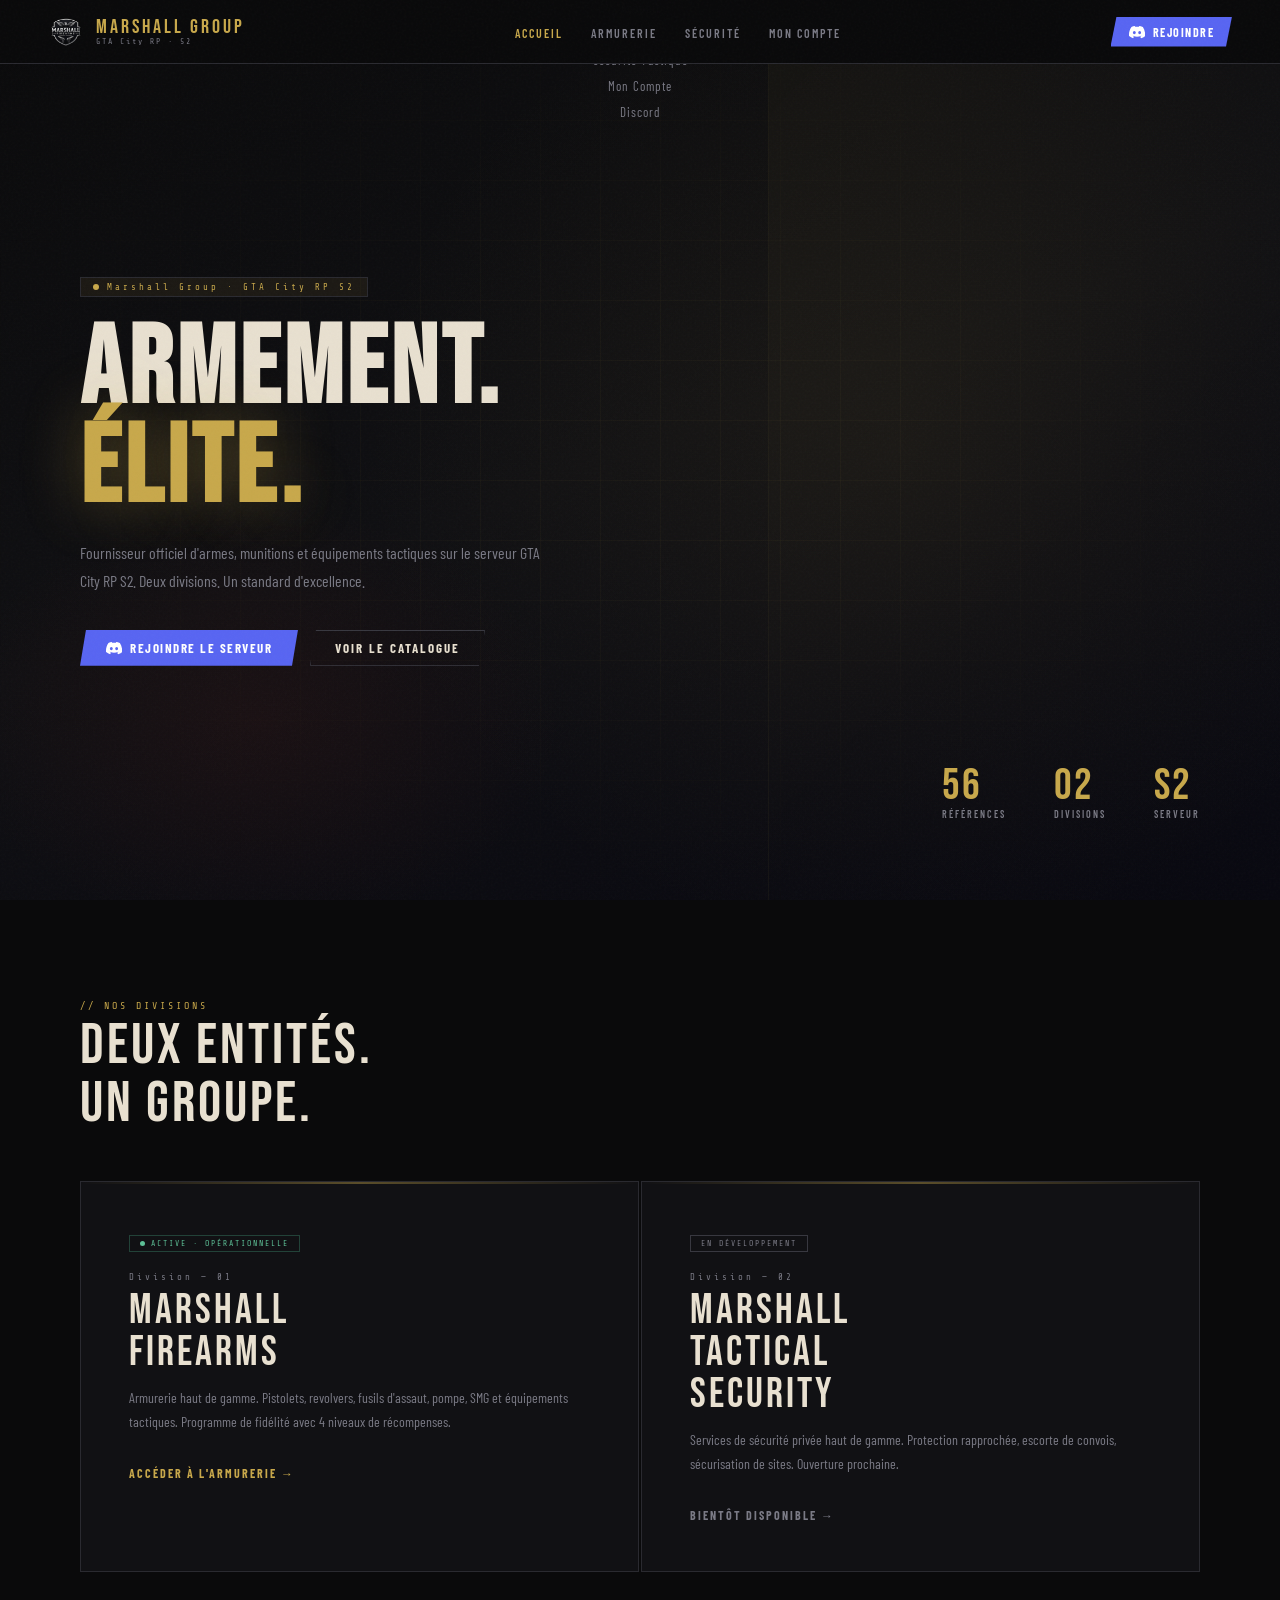
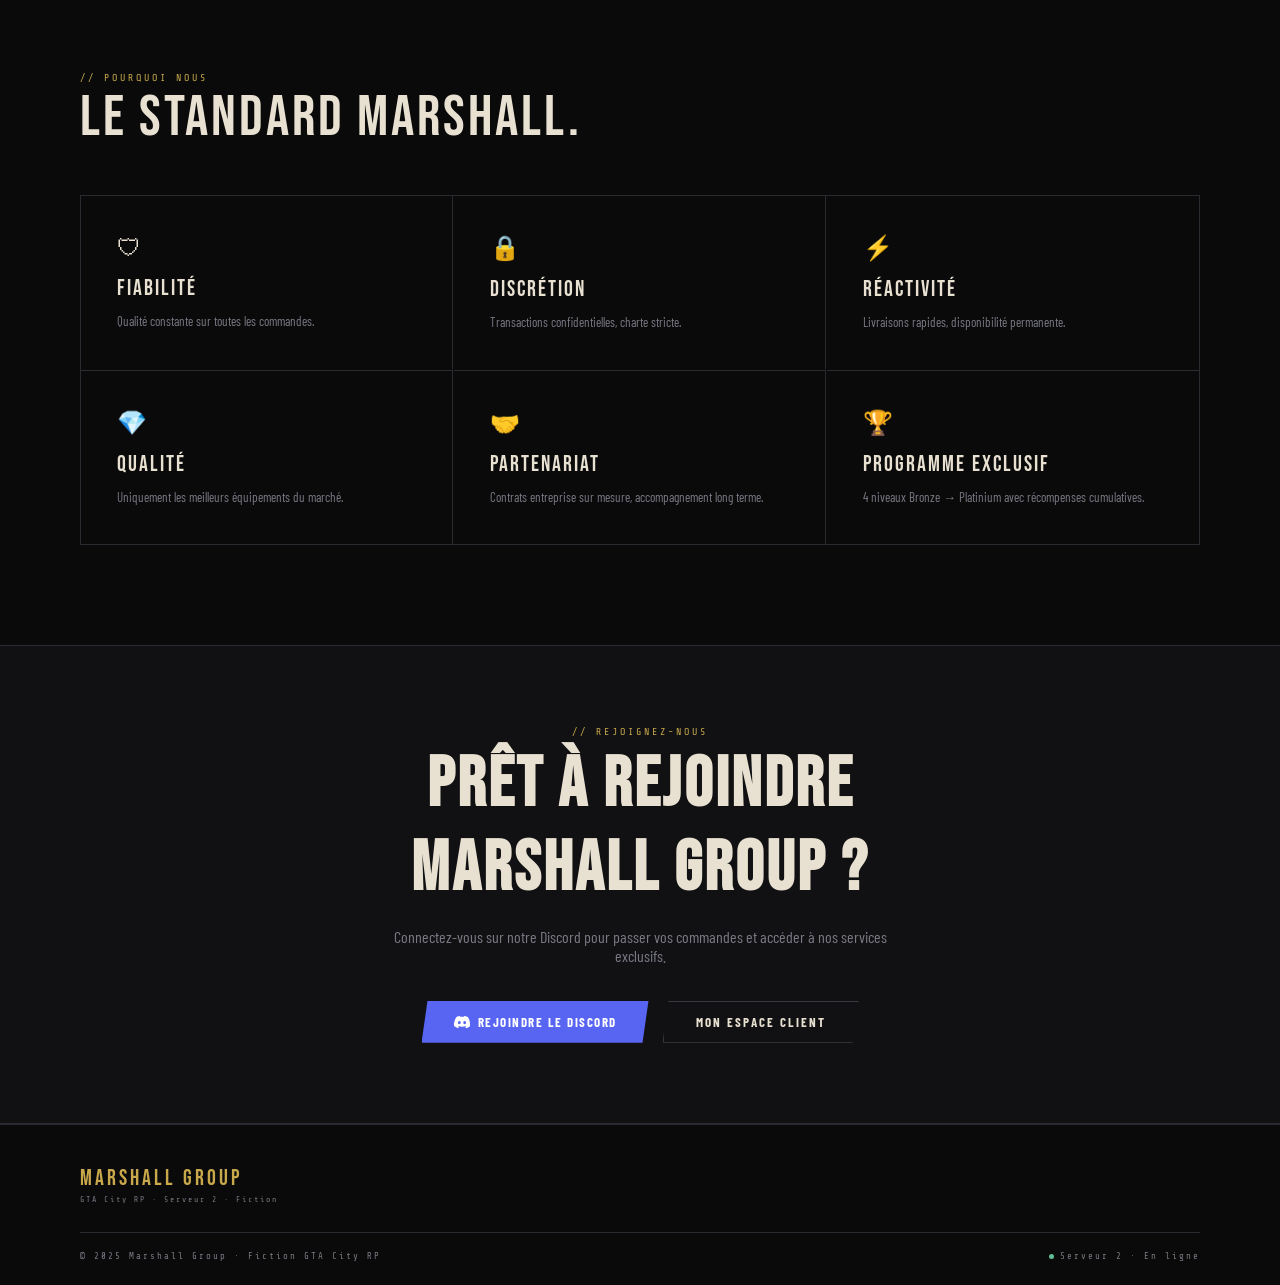
==== commit 3d8dcb96: "Add files via upload" ====
--- a/index.html
+++ b/index.html
@@ -5,7 +5,7 @@
 <title>Accueil — Marshall Group</title>
 <link rel="icon" type="image/x-icon" href="[data-uri]">
 <script src="mg_data.js"></script>
-
+<script src="https://accounts.google.com/gsi/client" async defer></script>
 <link href="https://fonts.googleapis.com/css2?family=Bebas+Neue&family=Barlow+Condensed:wght@300;400;600;700&family=Share+Tech+Mono&display=swap" rel="stylesheet">
 <style>
 
@@ -369,37 +369,38 @@
 // Double-guard : fonctionne peu importe l'ordre DOMContentLoaded vs onGoogleLibraryLoad.
 // Cas 1 : GSI charge avant MG_googleLogin() → _gsiReady=true, init au moment de l'appel
 // Cas 2 : MG_googleLogin() appelé avant GSI → _gsiCb stocké, init dans onGoogleLibraryLoad
-let _gsiCb = null;
-let _gsiReady = false;
-let _gsiInited = false;
-
-function MG_googleLogin(callback) {
-  _gsiCb = callback;
-  if (_gsiReady) _MG_initGSI();
-}
-
-function onGoogleLibraryLoad() {
-  _gsiReady = true;
-  if (_gsiCb) _MG_initGSI();
-}
-
-function _MG_initGSI() {
-  if (_gsiInited) { _MG_renderButtons(); return; }
-  _gsiInited = true;
-  google.accounts.id.initialize({
-    client_id: MG_GOOGLE_CLIENT_ID,
-    ux_mode: 'popup',
-    callback: async (resp) => {
-      const payload = MG_decodeJWT(resp.credential);
-      if (!payload) { alert('Erreur Google. Réessayez.'); return; }
-      const uid = 'g_' + payload.sub;
-      const user = await MG_upsertUser(uid, { name: payload.name, email: payload.email });
-      MG_setSession({ uid, email: payload.email });
-      if (_gsiCb) _gsiCb(user);
-    },
-  });
-  _MG_renderButtons();
-}
+// _mgLoginCb défini sur window par MG_googleLogin()
+
+// MG_handleCredential — appelé par le SDK Google via data-callback="MG_handleCredential"
+// Méthode déclarative : Google rend le bouton automatiquement via <div class="g_id_signin">
+// ── JWT DECODE — décode le token Google credential
+function MG_decodeJWT(token) {
+  try {
+    const parts = token.split('.');
+    if (parts.length !== 3) return null;
+    const base64 = parts[1].replace(/-/g, '+').replace(/_/g, '/');
+    const padded = base64 + '=='.slice(0, (4 - base64.length % 4) % 4);
+    const json = decodeURIComponent(
+      atob(padded).split('').map(c => '%' + ('00' + c.charCodeAt(0).toString(16)).slice(-2)).join('')
+    );
+    return JSON.parse(json);
+  } catch(e) { console.error('JWT decode error:', e); return null; }
+}
+
+async function MG_handleCredential(response) {
+  const payload = MG_decodeJWT(response.credential);
+  if (!payload) { alert('Erreur Google. Réessayez.'); return; }
+  const uid = 'g_' + payload.sub;
+  const user = await MG_upsertUser(uid, { name: payload.name, email: payload.email });
+  MG_setSession({ uid, email: payload.email });
+  if (window._mgLoginCb) window._mgLoginCb(user);
+}
+
+// MG_googleLogin — définit le callback appelé après connexion réussie
+function MG_googleLogin(cb) { window._mgLoginCb = cb; }
+
+function onGoogleLibraryLoad() {} // conservé pour compatibilité
+function _MG_initGSI() {}         // conservé pour compatibilité
 
 function _MG_renderButtons() {
   // Double rAF + fallback 300ms pour garantir que le layout est calculé
@@ -440,13 +441,14 @@
 
 </script>
 <script src="https://accounts.google.com/gsi/client" async defer></script>
-<script src="https://accounts.google.com/gsi/client" async defer></script>
 </head>
 <body>
 <nav>
   <a class="logo" href="index.html"><img src="[data-uri]